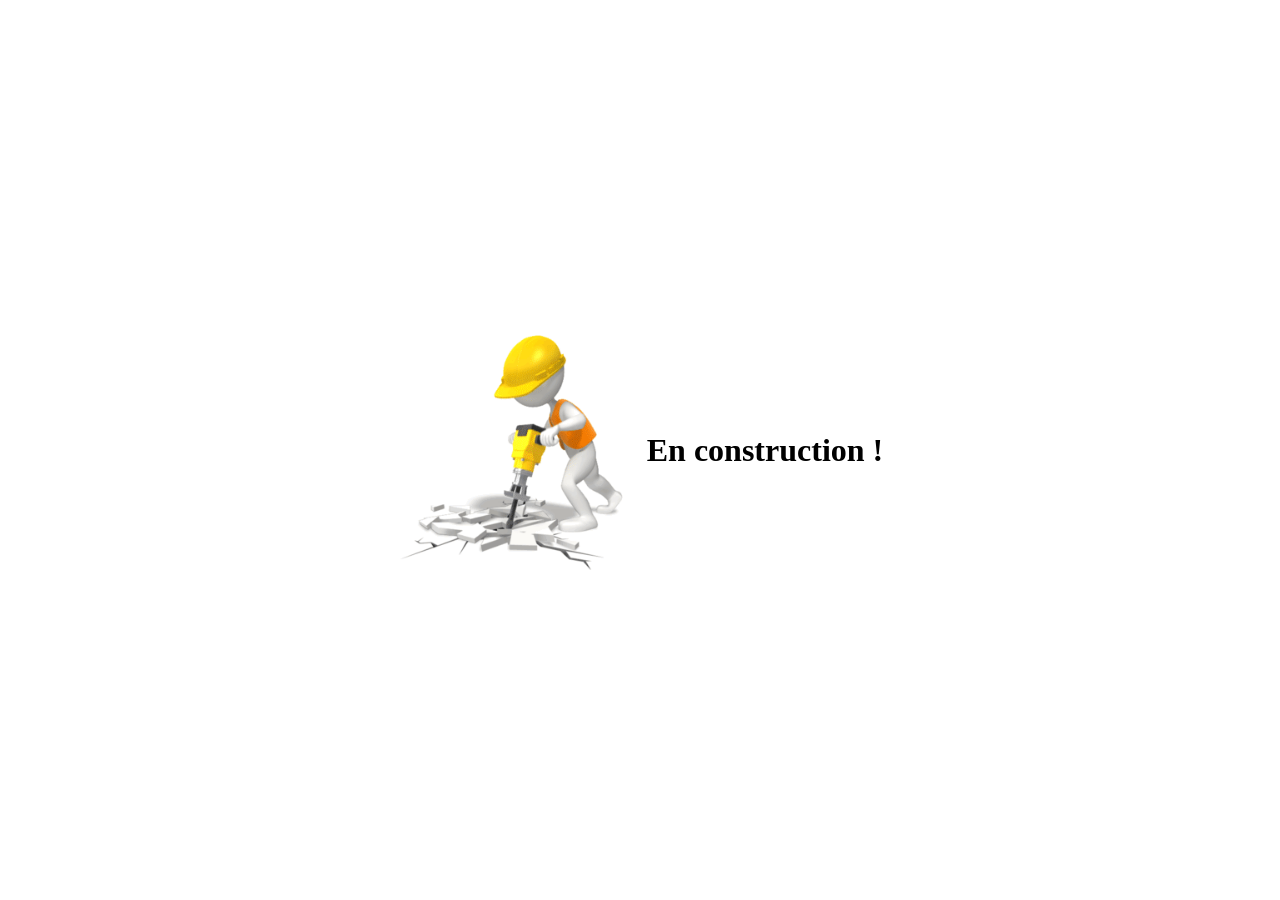
==== portfolio/index.html @ b459135b "Add files via upload" ====
<!DOCTYPE html>
<html lang="fr">
<head>
    <meta charset="UTF-8">
    <meta name="viewport" content="width=device-width, initial-scale=1.0">
    <link rel="stylesheet" href="style.css">
    <title>Portfolio</title>
</head>
<body>
    <div>
        <img src="images/gif-en-construction.gif" alt="">
        <h1>En construction !</h1>
    </div>
</body>
</html>
---- portfolio/style.css ----
body{
    margin: 0;
    height: 100vh;
    display: flex;
    justify-content: center;
    align-items: center;
}

body div{
    display: flex;
    justify-content: center;
    align-items: center;
}

body div img{
    width: 250px;
}
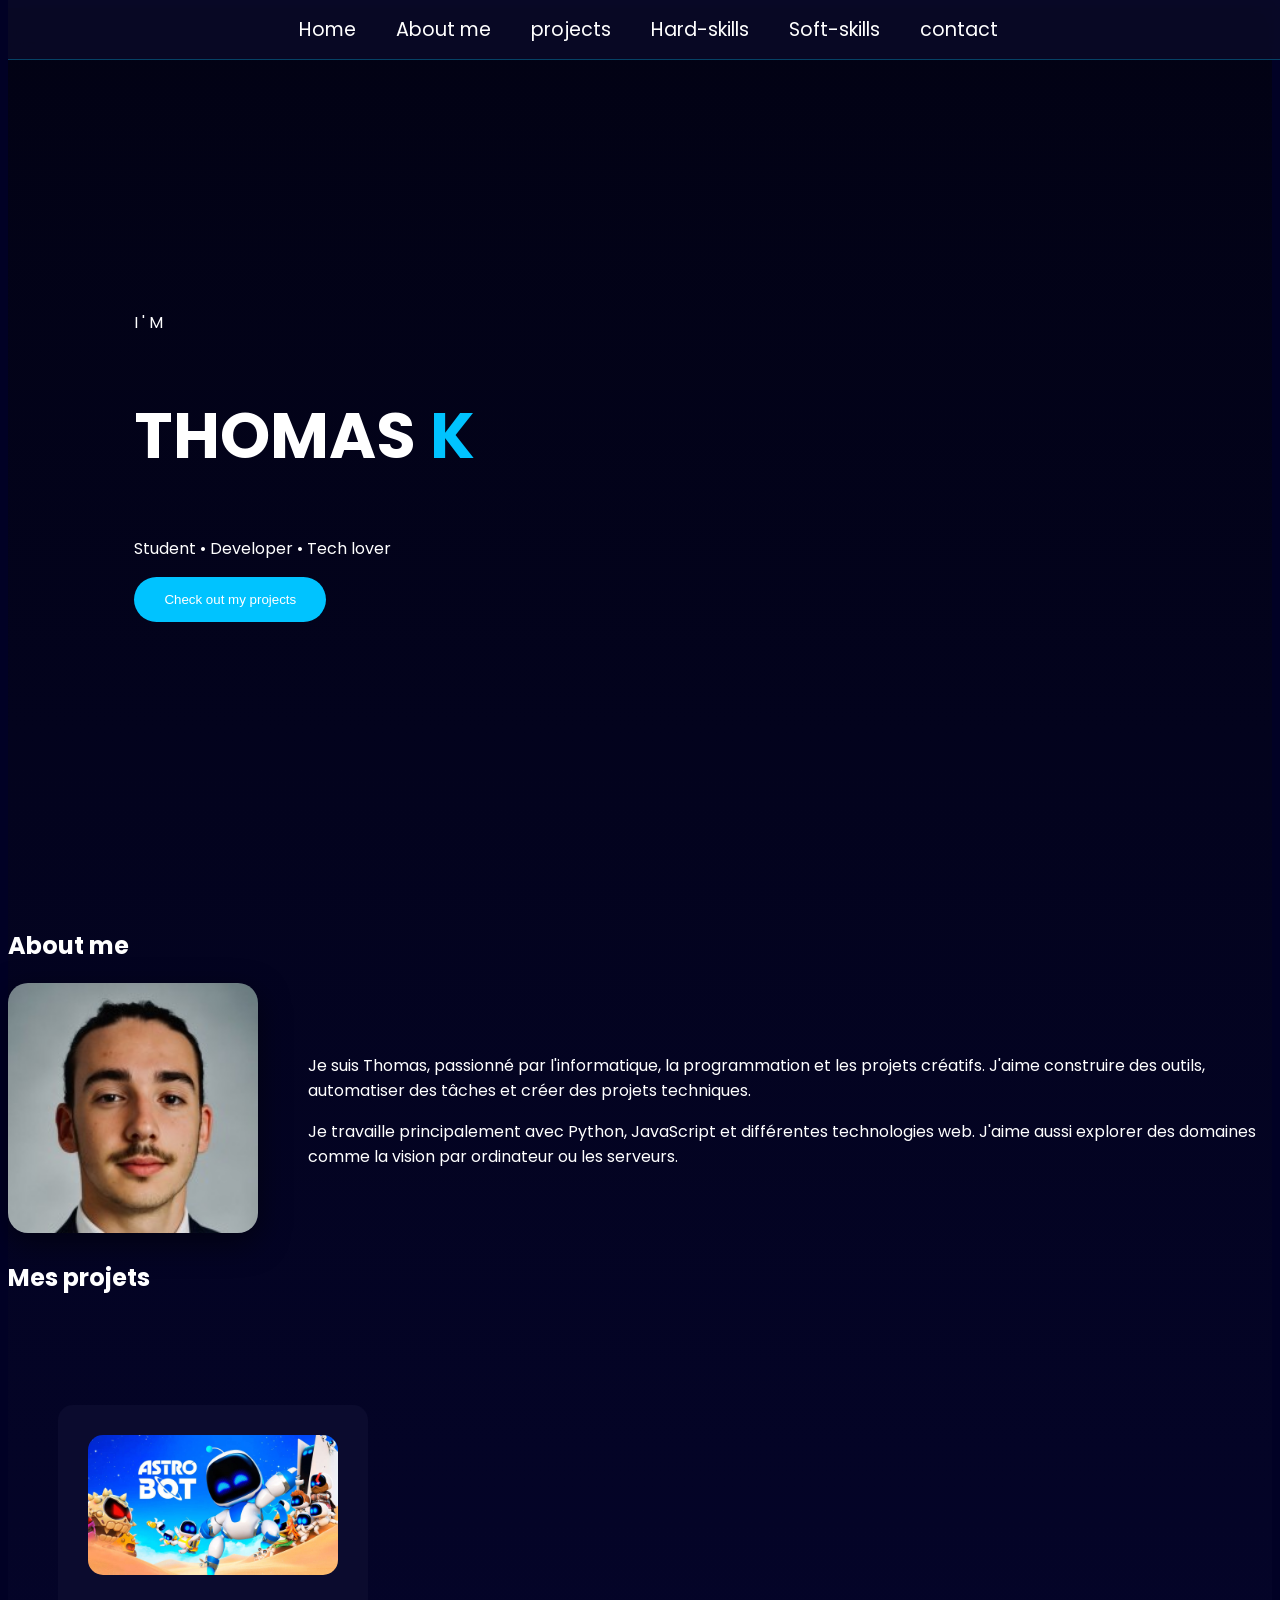
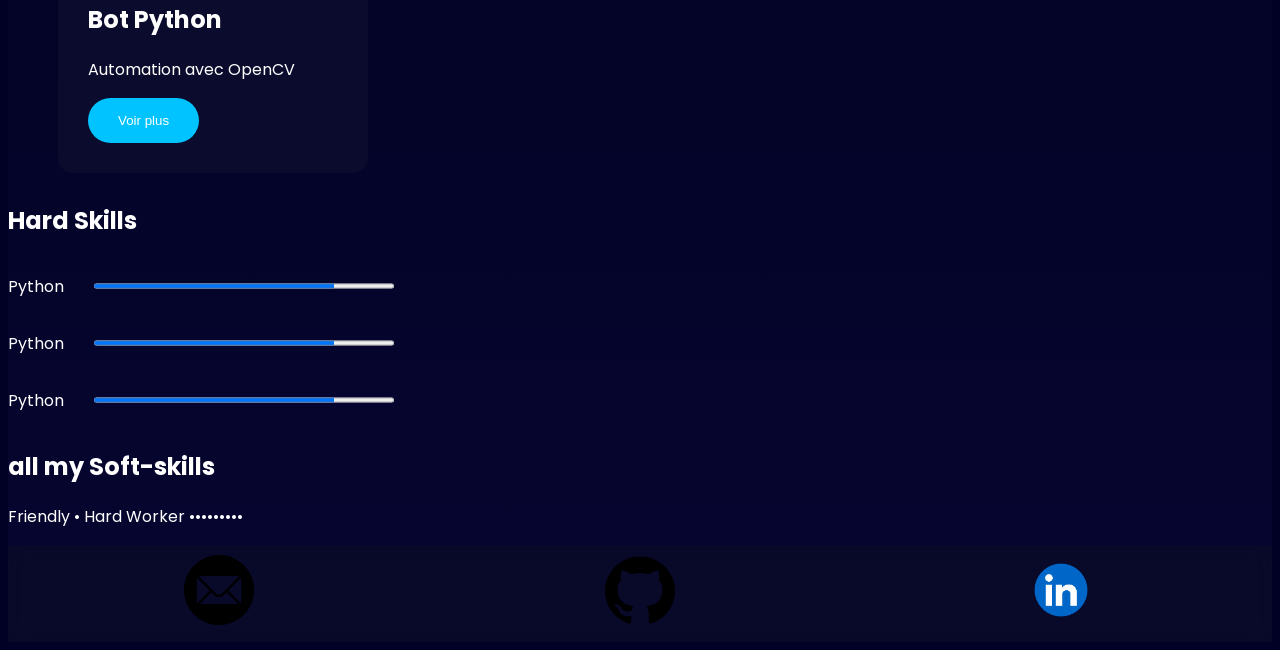
==== commit 7c1b8f7a: "Add files via upload" ====
--- a/portfolio/index.html
+++ b/portfolio/index.html
@@ -4,12 +4,120 @@
     <meta charset="UTF-8">
     <meta name="viewport" content="width=device-width, initial-scale=1.0">
     <link rel="stylesheet" href="style.css">
+    <script src="script.js"></script>
+    <link href="https://fonts.googleapis.com/css2?family=Poppins:wght@400;600&display=swap" rel="stylesheet">
     <title>Portfolio</title>
 </head>
 <body>
-    <div>
-        <img src="images/gif-en-construction.gif" alt="">
-        <h1>En construction !</h1>
+    <header>
+    <section>
+        <nav>
+            <a href="#home">Home</a>
+            <a href="#About">About me</a>
+            <a href="#projects">projects</a>
+            <a href="#hard-skills">Hard-skills</a>
+            <a href="#soft-skills">Soft-skills</a>
+            <a href="#contact">contact</a>
+        </nav>
+    </section> 
+    </header>
+    <section id="home">
+        <div class="hero-text">
+            <p>I ' M</p>
+            <h1>THOMAS <span>K</span></h1>
+            <p>Student • Developer • Tech lover</p>
+            <button><a href="#projects">Check out my projects</a></button>
+        </div>
+    </section>
+    <section id="About">
+        <h1>About me</h1>
+
+        <div class="about-container">
+
+            <div class="about-photo">
+                <img src="assets/img/thomas.jfif" alt="photo de moi">
+            </div>
+
+            <div class="about-text">
+                <p>
+                Je suis Thomas, passionné par l'informatique, la programmation et les projets créatifs.
+                J'aime construire des outils, automatiser des tâches et créer des projets techniques.
+                </p>
+
+                <p>
+                Je travaille principalement avec Python, JavaScript et différentes technologies web.
+                J'aime aussi explorer des domaines comme la vision par ordinateur ou les serveurs.
+                </p>
+
+            </div>
+        </div>
+    </section>
+
+    <section id="projects">
+
+        <h1>Mes projets</h1>
+
+            <div class="projects-grid">
+
+                <div class="card">
+                    <img src="assets/img/bot-python.jpg">
+                    <h2>Bot Python</h2>
+                    <p>Automation avec OpenCV</p>
+                    <button onclick="openModal('Bot Python','assets/img/bot-python.jpg','Description etc...')">
+                        Voir plus
+                    </button>
+                </div>
+
+            </div>
+    </section>
+
+<section id="hard-skills">
+
+<h1>Hard Skills</h1>
+
+<div>
+    <p>Python</p>
+    <progress value="80" max="100"></progress>
+</div>
+
+<div>
+    <p>Python</p>
+    <progress value="80" max="100"></progress>
+</div>
+
+<div>
+    <p>Python</p>
+    <progress value="80" max="100"></progress>
+</div>
+
+</section>
+
+    <section id="soft-skills">
+
+        <h1>all my Soft-skills</h1>
+
+            <p>Friendly • Hard Worker •••••••••</p>
+            <p></p>
+            <p></p>
+            <p></p>
+       
+    </section>
+
+    <div id="modal" class="modal">
+        <div class="modal-content">
+            <span class="close" onclick="closeModal()">&times;</span>
+            <h2 id="modalTitle"></h2>
+            <img id="modalImg" style="width:100%">
+            <p id="modalText"></p>
+        </div>
     </div>
+
+    <footer>
+        <a href="mailto:thomas@kiecken.com?subject=Apprentissage%20%3CNom%20de%20votre%20société%3E&body=Bonjour,">
+            <img src="assets/logo/mail.png" alt="">
+        </a>
+        <a href=""><img src="assets/logo/github.png" alt=""></a>
+        <a href=""><img src="assets/logo/linkedin.webp"></a>
+    </footer>
 </body>
 </html>
--- a/portfolio/style.css
+++ b/portfolio/style.css
@@ -1,17 +1,199 @@
-body{
-    margin: 0;
-    height: 100vh;
-    display: flex;
-    justify-content: center;
-    align-items: center;
+html{
+    scroll-behavior: smooth;
+    margin:0px;
+    padding:0px;
+    box-sizing:border-box;
+    font-family: 'Times New Roman', Times, serif;
+    background-color: rgb(1, 1, 37);
+    color: white;
 }
 
-body div{
-    display: flex;
-    justify-content: center;
-    align-items: center;
+body{
+background:linear-gradient(180deg,#020214,#050530);
+font-family: Poppins;
+overflow-x: hidden;
+scrollbar-width: none;
 }
 
-body div img{
+::-webkit-scrollbar {
+    display: none;
+}
+
+/* nav bar */
+
+header{
+position:fixed;
+width:100%;
+top:0;
+z-index: 1000;
+border-bottom:1px solid rgba(0,200,255,0.3);
+background: rgba(10, 10, 40, 0.8);
+backdrop-filter: blur(10px);
+padding:15px 0;
+}
+
+nav{
+display:flex;
+justify-content:center;
+gap:40px;
+flex-wrap:wrap;
+}
+
+nav a{
+color:white;
+text-decoration:none;
+font-size:1.2rem;
+transition:0.3s;
+}
+
+nav a:hover{
+color:#00c3ff;
+}
+
+/* hero */
+
+#home{
+height:100vh;
+display:flex;
+align-items:center;
+padding-left:10%;
+}
+
+.hero-text h1{
+font-size:4rem;
+}
+
+.hero-text span{
+color:#00c3ff;
+}
+
+/* About */
+
+#about{
+padding:100px 10%;
+}
+
+.about-container{
+display:flex;
+align-items:center;
+gap:50px;
+}
+
+.about-photo img{
+width:250px;
+border-radius:20px;
+box-shadow:0 10px 30px rgba(0,0,0,0.5);
+}
+
+/* card projects */
+
+.projects-grid{
+display:grid;
+grid-template-columns:repeat(auto-fit,minmax(250px,1fr));
+gap:30px;
+padding:50px;
+}
+
+.card{
+background:#0b0b2e;
+padding:30px;
+border-radius:15px;
+transition:0.3s;
+width: 250px;
+}
+
+.card img{
     width: 250px;
+    border-radius: 15px;
+}
+
+.card:hover{
+transform:translateY(-10px);
+box-shadow:0 10px 30px rgba(0,200,255,0.3);
+}
+
+.card{
+transform:translateY(40px);
+transition:0.6s;
+}
+
+/* Hard skills */
+
+#hard-skills div{
+    display: flex;
+    align-items: center;
+    justify-content: start;
+}
+#hard-skills div progress{
+    margin-left: 30px;
+}
+
+progress{
+width:300px;
+height:10px;
+}
+
+/* button */
+
+button{
+padding:15px 30px;
+border:none;
+border-radius:30px;
+background:#00c3ff;
+color:white;
+cursor:pointer;
+transition:0.3s;
+}
+
+button a{
+    text-decoration: none;
+    color: white;
+}
+
+button:hover{
+transform:scale(1.05);
+box-shadow:0 0 15px #00c3ff;
+}
+
+/* Modal */
+
+.modal{
+  display:none;
+  position:fixed;
+  left:0;
+  top:0;
+  width:100%;
+  height:100%;
+  background:rgba(0,0,0,0.7);
+  z-index: 9999;
+  overflow-y:auto;
+}
+
+.modal-content{
+  background:#0b0b2e;
+  width:60%;
+  margin:10% auto;
+  padding:20px;
+  border-radius:10px;
+  
+}
+
+.close{
+  float:right;
+  font-size:30px;
+  cursor:pointer;
+}
+
+/* footer */
+
+footer{
+    display: flex;
+    text-align: end;
+    background: rgba(10, 10, 40, 0.8);
+    backdrop-filter: blur(10px);
+    justify-content: space-around;
+}
+footer img{
+    width: 70px;
+    padding: 10px;
 }
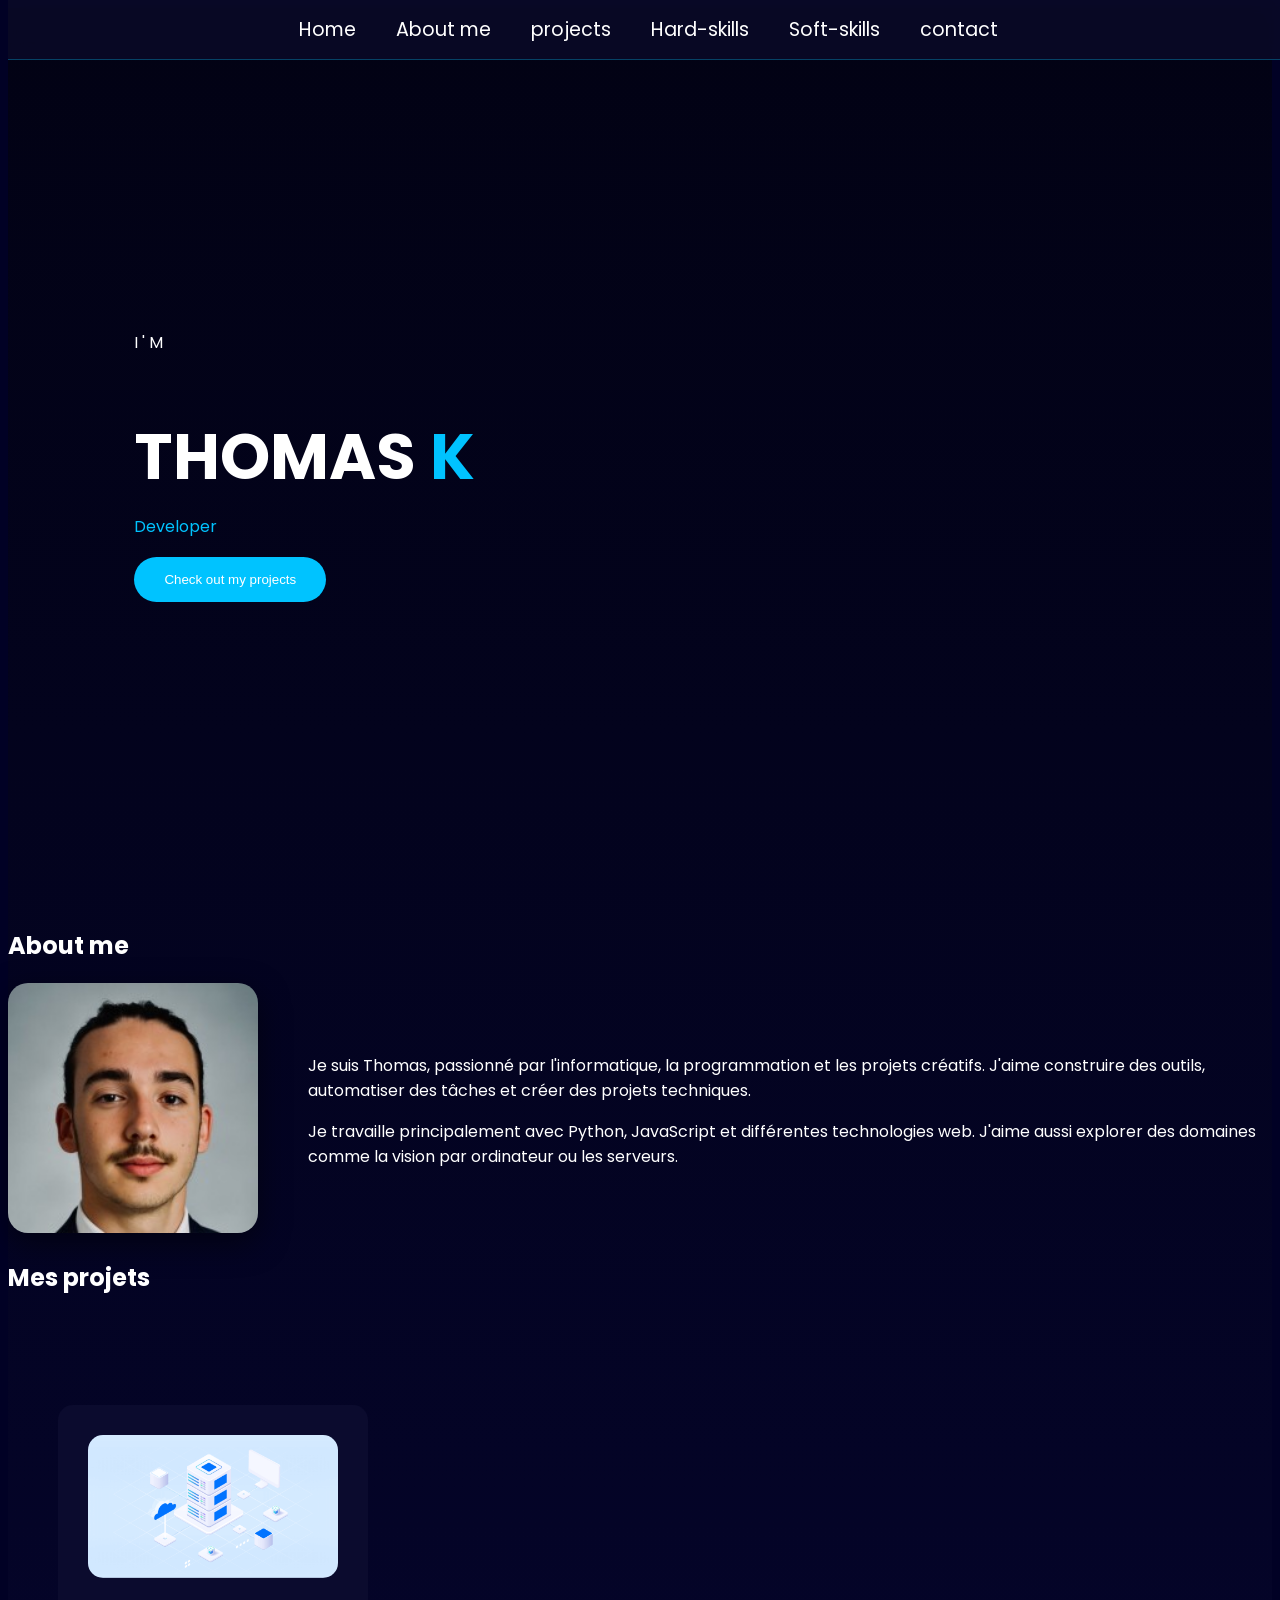
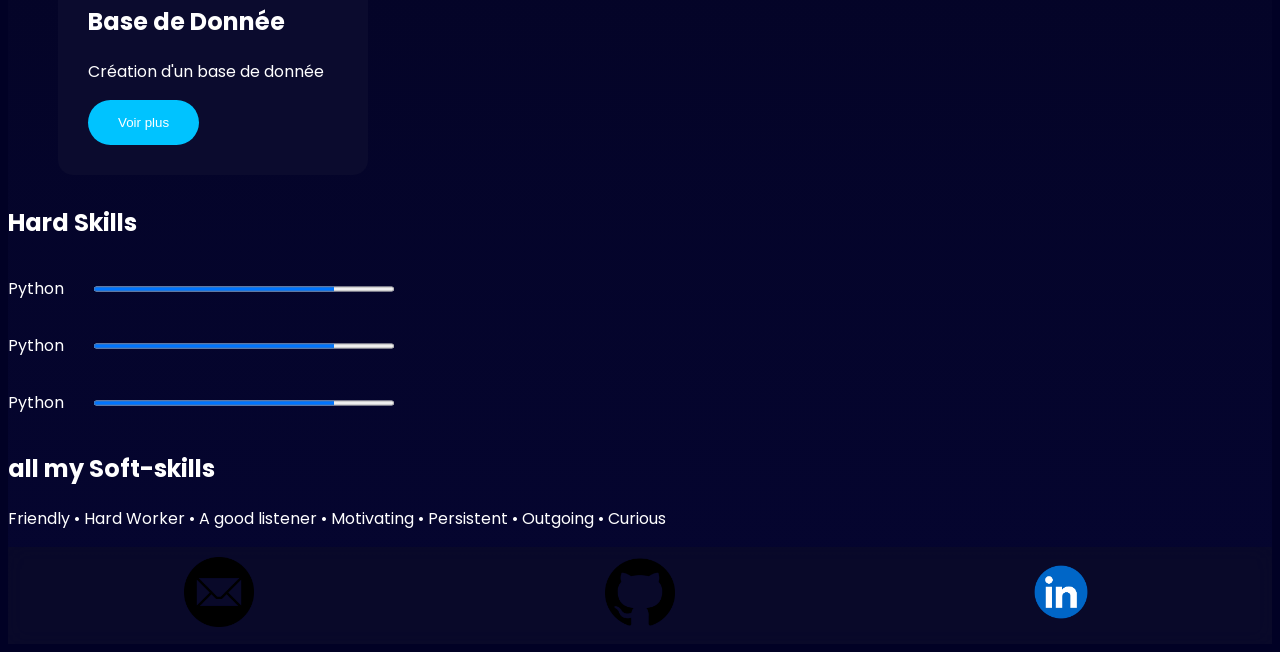
==== commit fbfafaaf: "Add files via upload" ====
--- a/portfolio/index.html
+++ b/portfolio/index.html
@@ -25,7 +25,13 @@
         <div class="hero-text">
             <p>I ' M</p>
             <h1>THOMAS <span>K</span></h1>
-            <p>Student • Developer • Tech lover</p>
+            <div class="carousel">
+                <div class="track">
+                    <p>Developer</p>
+                    <p>Student</p>
+                    <p>IT Lover</p>
+                </div>
+            </div>
             <button><a href="#projects">Check out my projects</a></button>
         </div>
     </section>
@@ -60,14 +66,13 @@
             <div class="projects-grid">
 
                 <div class="card">
-                    <img src="assets/img/bot-python.jpg">
-                    <h2>Bot Python</h2>
-                    <p>Automation avec OpenCV</p>
-                    <button onclick="openModal('Bot Python','assets/img/bot-python.jpg','Description etc...')">
+                    <img src="assets/img/BD.png">
+                    <h2>Base de Donnée</h2>
+                    <p>Création d'un base de donnée</p>
+                    <button onclick="openModal('Base de Donnée','assets/img/BD.png','Ce projet a été réalisé en groupe de deux à l IUT. Il consistait en la création et l installation d une base de données via le langage SQL et en l utilisation de celle-ci via des requêtes')">
                         Voir plus
                     </button>
                 </div>
-
             </div>
     </section>
 
@@ -96,10 +101,7 @@
 
         <h1>all my Soft-skills</h1>
 
-            <p>Friendly • Hard Worker •••••••••</p>
-            <p></p>
-            <p></p>
-            <p></p>
+            <p>Friendly • Hard Worker • A good listener • Motivating • Persistent • Outgoing • Curious</p>
        
     </section>
 
--- a/portfolio/style.css
+++ b/portfolio/style.css
@@ -196,4 +196,35 @@
 footer img{
     width: 70px;
     padding: 10px;
+}
+
+/* Carousselle */
+
+.carousel {
+  height: 30px;
+  overflow: hidden;
+  margin-top: -50px;
+  margin-bottom: 20px;
+}
+
+.track {
+  display: flex;
+  flex-direction: column;
+  animation: slide 8s infinite;
+}
+
+.track p {
+  height: 40px;
+  margin: 0;
+  display: flex;
+  align-items: center;
+  color: #00c3ff;
+}
+
+/* 3 étapes */
+@keyframes slide {
+  0%   { transform: translateY(0); }
+  33%  { transform: translateY(-40px); }
+  66%  { transform: translateY(-80px); }
+  100% { transform: translateY(0); }
 }
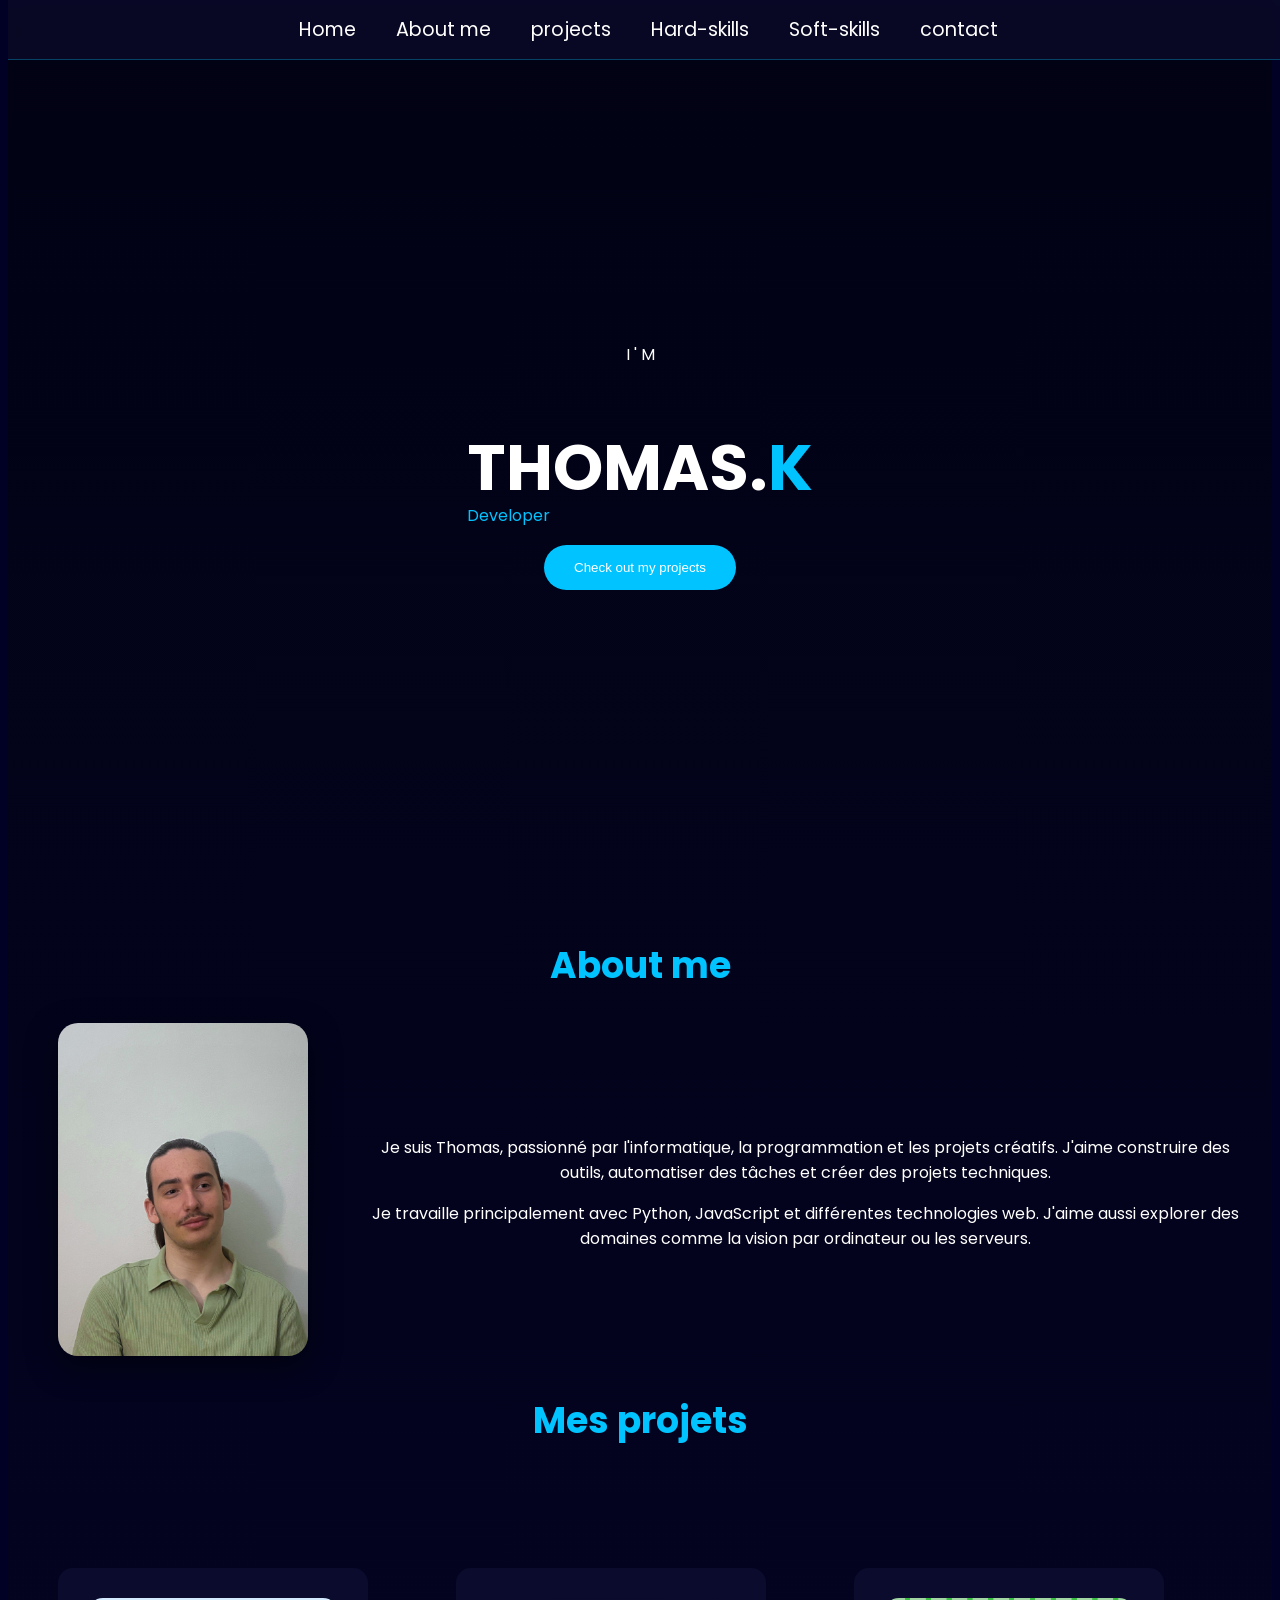
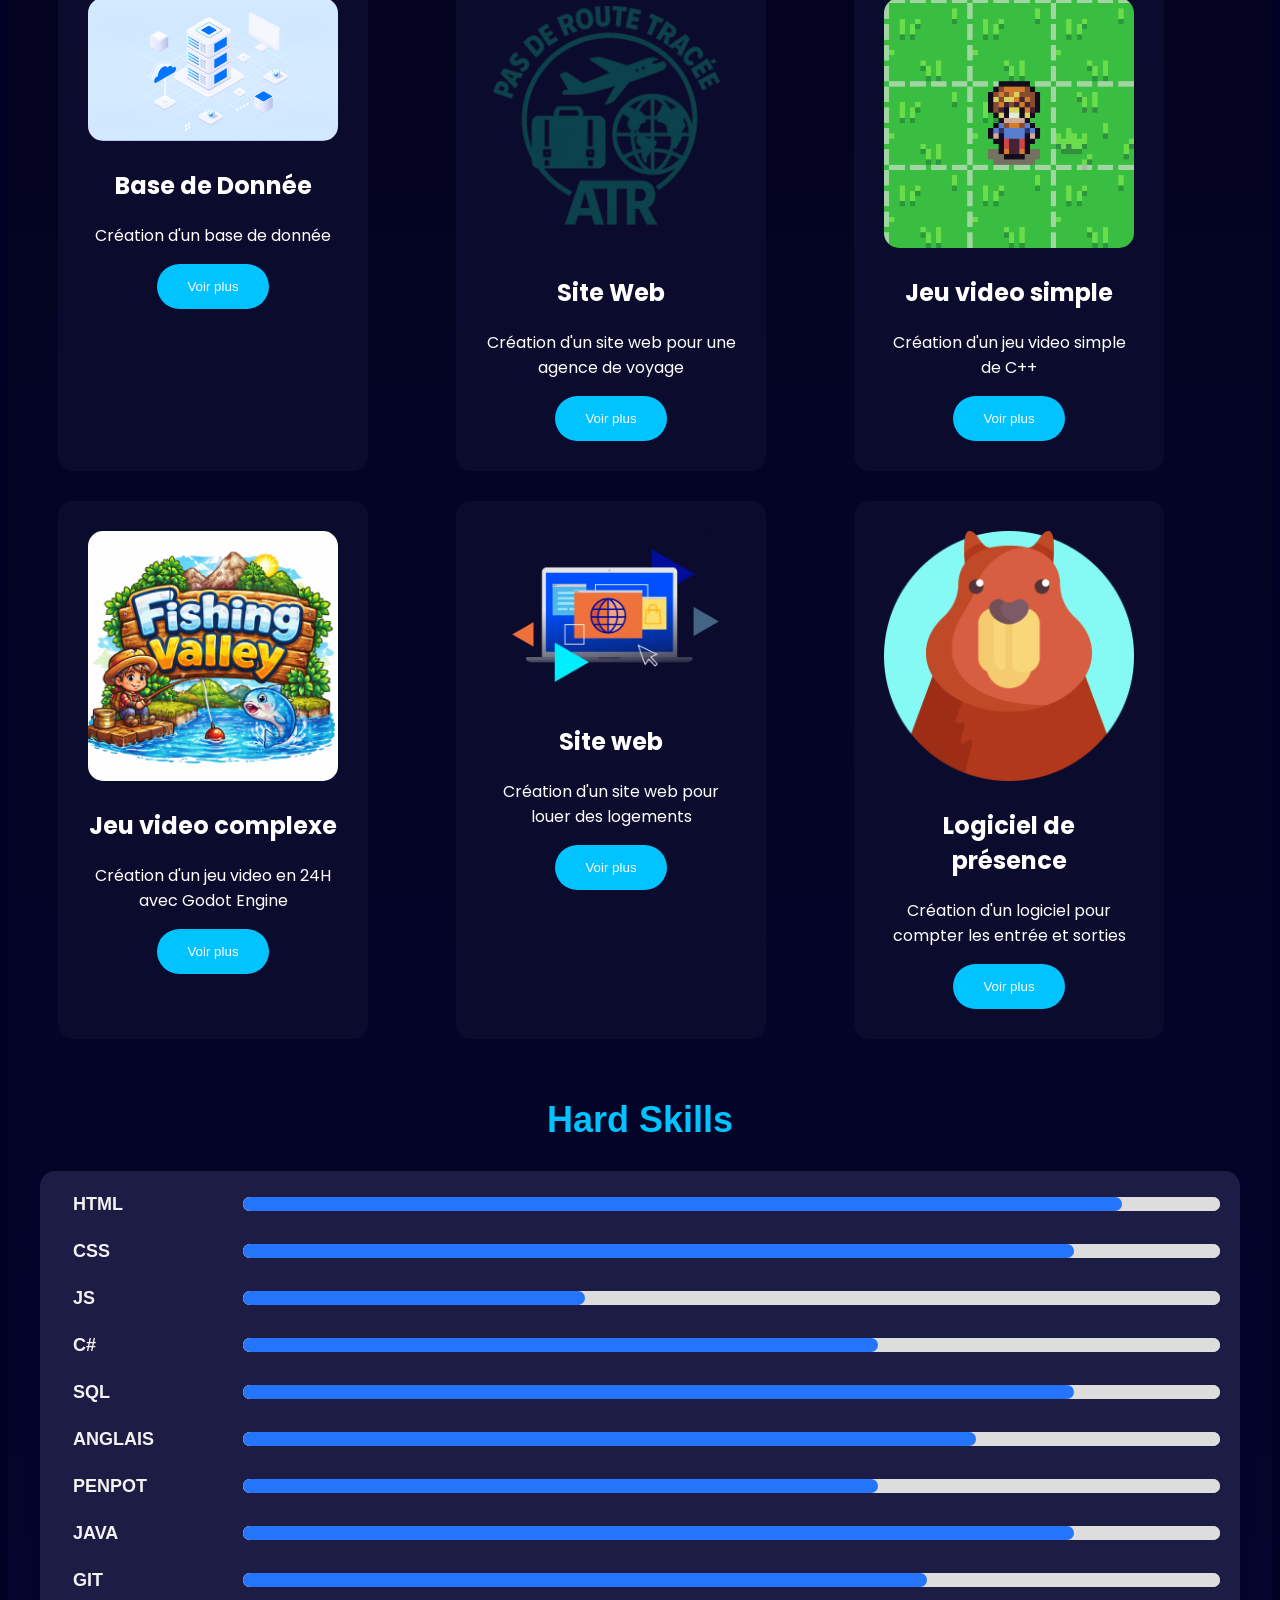
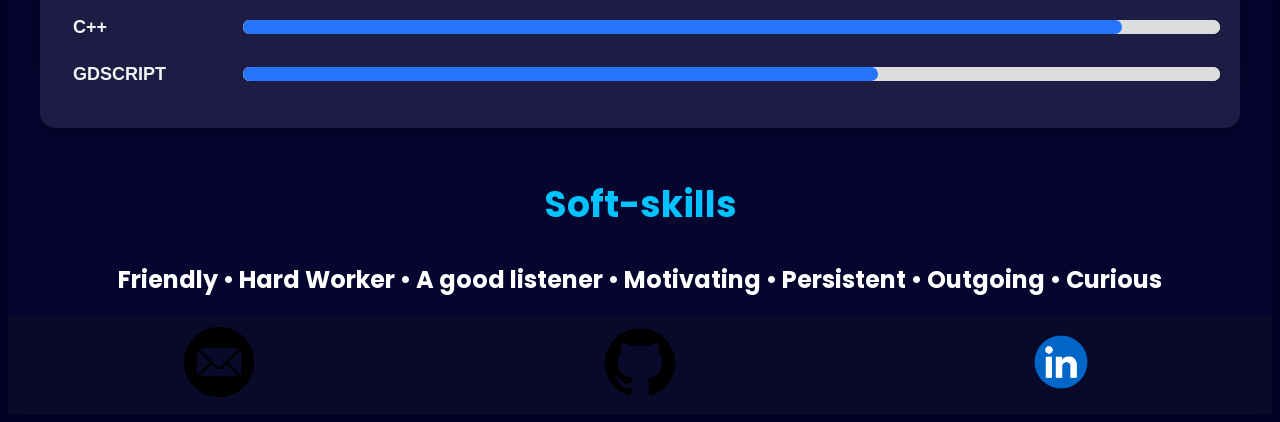
==== commit 30999b39: "Add files via upload" ====
--- a/portfolio/index.html
+++ b/portfolio/index.html
@@ -24,7 +24,7 @@
     <section id="home">
         <div class="hero-text">
             <p>I ' M</p>
-            <h1>THOMAS <span>K</span></h1>
+            <h1>THOMAS.<span>K</span></h1>
             <div class="carousel">
                 <div class="track">
                     <p>Developer</p>
@@ -41,7 +41,7 @@
         <div class="about-container">
 
             <div class="about-photo">
-                <img src="assets/img/thomas.jfif" alt="photo de moi">
+                <img src="assets/img/thomas.png" alt="about me">
             </div>
 
             <div class="about-text">
@@ -73,35 +73,120 @@
                         Voir plus
                     </button>
                 </div>
+
+                <div class="card">
+                    <img src="assets/img/logo-ATR.png">
+                    <h2>Site Web</h2>
+                    <p>Création d'un site web pour une agence de voyage</p>
+                    <button onclick="openModal('Base de Donnée','assets/img/BD.png','Ce projet a été réalisé en groupe de deux à l IUT. Il consistait en la création et l installation d une base de données via le langage SQL et en l utilisation de celle-ci via des requêtes')">
+                        Voir plus
+                    </button>
+                </div>
+
+                <div class="card">
+                    <img src="assets/img/JV.gif">
+                    <h2>Jeu video simple</h2>
+                    <p>Création d'un jeu video simple de C++</p>
+                    <button onclick="openModal('Base de Donnée','assets/img/BD.png','Ce projet a été réalisé en groupe de deux à l IUT. Il consistait en la création et l installation d une base de données via le langage SQL et en l utilisation de celle-ci via des requêtes')">
+                        Voir plus
+                    </button>
+                </div>
+
+                <div class="card">
+                    <img src="assets/img/FV.png">
+                    <h2>Jeu video complexe</h2>
+                    <p>Création d'un jeu video en 24H avec Godot Engine</p>
+                    <button onclick="openModal('Base de Donnée','assets/img/BD.png','Ce projet a été réalisé en groupe de deux à l IUT. Il consistait en la création et l installation d une base de données via le langage SQL et en l utilisation de celle-ci via des requêtes')">
+                        Voir plus
+                    </button>
+                </div>
+
+                <div class="card">
+                    <img src="assets/img/website.png">
+                    <h2>Site web</h2>
+                    <p>Création d'un site web pour louer des logements</p>
+                    <button onclick="openModal('Base de Donnée','assets/img/BD.png','Ce projet a été réalisé en groupe de deux à l IUT. Il consistait en la création et l installation d une base de données via le langage SQL et en l utilisation de celle-ci via des requêtes')">
+                        Voir plus
+                    </button>
+                </div>
+
+                <div class="card">
+                    <img src="assets/img/CAP.png">
+                    <h2>Logiciel de présence</h2>
+                    <p>Création d'un logiciel pour compter les entrée et sorties</p>
+                    <button onclick="openModal('Base de Donnée','assets/img/BD.png','Ce projet a été réalisé en groupe de deux à l IUT. Il consistait en la création et l installation d une base de données via le langage SQL et en l utilisation de celle-ci via des requêtes')">
+                        Voir plus
+                    </button>
+                </div>
             </div>
     </section>
 
 <section id="hard-skills">
 
-<h1>Hard Skills</h1>
-
-<div>
-    <p>Python</p>
-    <progress value="80" max="100"></progress>
-</div>
-
-<div>
-    <p>Python</p>
-    <progress value="80" max="100"></progress>
-</div>
-
-<div>
-    <p>Python</p>
-    <progress value="80" max="100"></progress>
-</div>
-
+    <h1>Hard Skills</h1>
+    <div class="HS">
+        <div>
+            <p>HTML</p>
+            <progress value="90" max="100"></progress>
+        </div>
+
+        <div>
+            <p>CSS</p>
+            <progress value="85" max="100"></progress>
+        </div>
+
+        <div>
+            <p>JS</p>
+            <progress value="35" max="100"></progress>
+        </div>
+
+        <div>
+            <p>C#</p>
+            <progress value="65" max="100"></progress>
+        </div>
+
+        <div>
+            <p>SQL</p>
+            <progress value="85" max="100"></progress>
+        </div>
+
+        <div>
+            <p>ANGLAIS</p>
+            <progress value="75" max="100"></progress>
+        </div>
+
+        <div>
+            <p>PENPOT</p>
+            <progress value="65" max="100"></progress>
+        </div>
+
+        <div>
+            <p>JAVA</p>
+            <progress value="85" max="100"></progress>
+        </div>
+
+        <div>
+            <p>GIT</p>
+            <progress value="70" max="100"></progress>
+        </div>
+
+        <div>
+            <p>C++</p>
+            <progress value="90" max="100"></progress>
+        </div>
+
+        <div>
+            <p>GDSCRIPT</p>
+            <progress value="65" max="100"></progress>
+        </div>
+    </div>
 </section>
 
     <section id="soft-skills">
 
-        <h1>all my Soft-skills</h1>
-
-            <p>Friendly • Hard Worker • A good listener • Motivating • Persistent • Outgoing • Curious</p>
+        <h1>Soft-skills</h1>
+
+            <h2>Friendly • Hard Worker • A good listener • Motivating • Persistent • Outgoing • Curious</h2>
        
     </section>
 
--- a/portfolio/style.css
+++ b/portfolio/style.css
@@ -17,6 +17,16 @@
 
 ::-webkit-scrollbar {
     display: none;
+}
+
+section{
+  text-align: center;
+}
+
+section h1 {
+  font-size: 36px;
+  color: #00c3ff;
+  margin-bottom: 30px;
 }
 
 /* nav bar */
@@ -56,11 +66,12 @@
 height:100vh;
 display:flex;
 align-items:center;
-padding-left:10%;
+justify-content: center;
 }
 
 .hero-text h1{
 font-size:4rem;
+color: white;
 }
 
 .hero-text span{
@@ -77,6 +88,8 @@
 display:flex;
 align-items:center;
 gap:50px;
+margin-left: 50px;
+margin-right: 20px;
 }
 
 .about-photo img{
@@ -85,11 +98,24 @@
 box-shadow:0 10px 30px rgba(0,0,0,0.5);
 }
 
+@media (max-width: 1000px) {
+.about-container{
+  flex-wrap: wrap;
+}
+.about-container {
+  justify-content: center;
+  gap: 0px;
+  margin: 0px;
+}
+
+
+}
+
 /* card projects */
 
 .projects-grid{
 display:grid;
-grid-template-columns:repeat(auto-fit,minmax(250px,1fr));
+grid-template-columns:repeat(auto-fit,minmax(300px,1fr));
 gap:30px;
 padding:50px;
 }
@@ -117,20 +143,67 @@
 transition:0.6s;
 }
 
-/* Hard skills */
-
-#hard-skills div{
-    display: flex;
-    align-items: center;
-    justify-content: start;
-}
-#hard-skills div progress{
-    margin-left: 30px;
-}
-
-progress{
-width:300px;
-height:10px;
+/* Hard Skills */
+
+#hard-skills {
+  font-family: 'Arial', sans-serif;
+  color: white;
+  margin: 0 auto;
+  max-width: 1200px;
+  padding: 20px;
+  text-align: center;
+}
+
+#hard-skills .HS {
+  background-color: #1c1c44;  
+  padding: 20px;
+  border-radius: 15px;
+  box-shadow: 0px 8px 15px rgba(0, 0, 0, 0.1);
+}
+
+#hard-skills .HS div {
+  display: flex;
+  align-items: center;
+  justify-content: space-between;
+  margin-bottom: 20px;
+  padding-left: 10px;
+}
+
+#hard-skills .HS div p {
+  margin: 3px;
+  padding-right: 20px;
+  font-size: 18px;
+  font-weight: 600;
+  width: 150px;
+  text-align: left;
+  color: #f3f3f3;
+}
+
+progress {
+  width: 100%;
+  height: 14px;
+  border-radius: 7px;
+  background: #ddd;
+  border: none;
+  appearance: none;
+  margin-left: 20px;
+  box-shadow: inset 0 1px 3px rgba(0, 0, 0, 0.1);
+}
+
+progress::-webkit-progress-bar {
+  background-color: #ddd;
+  border-radius: 7px;
+}
+
+progress::-webkit-progress-value {
+  background: #2575fc;
+  border-radius: 7px;
+  transition: width 0.8s ease-in-out;
+}
+
+progress::-moz-progress-bar {
+  background: #2575fc;
+  border-radius: 7px;
 }
 
 /* button */
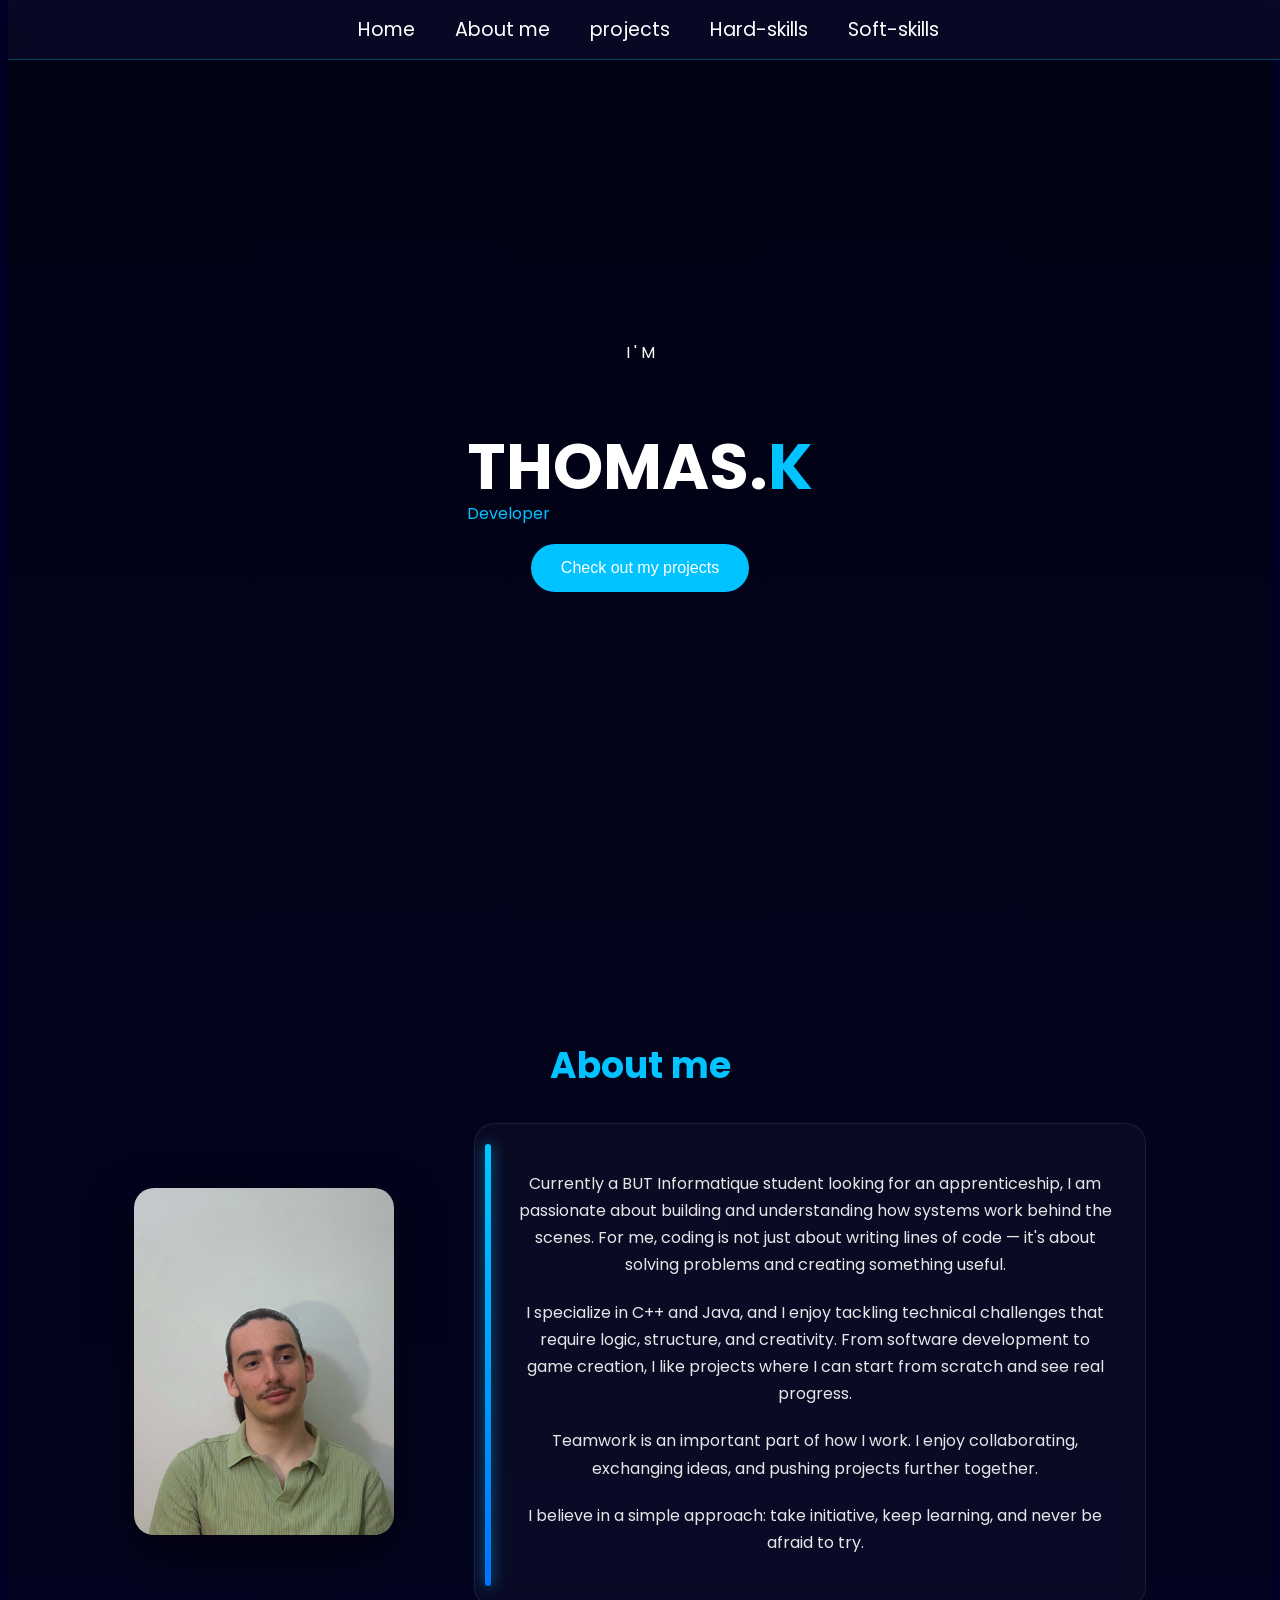
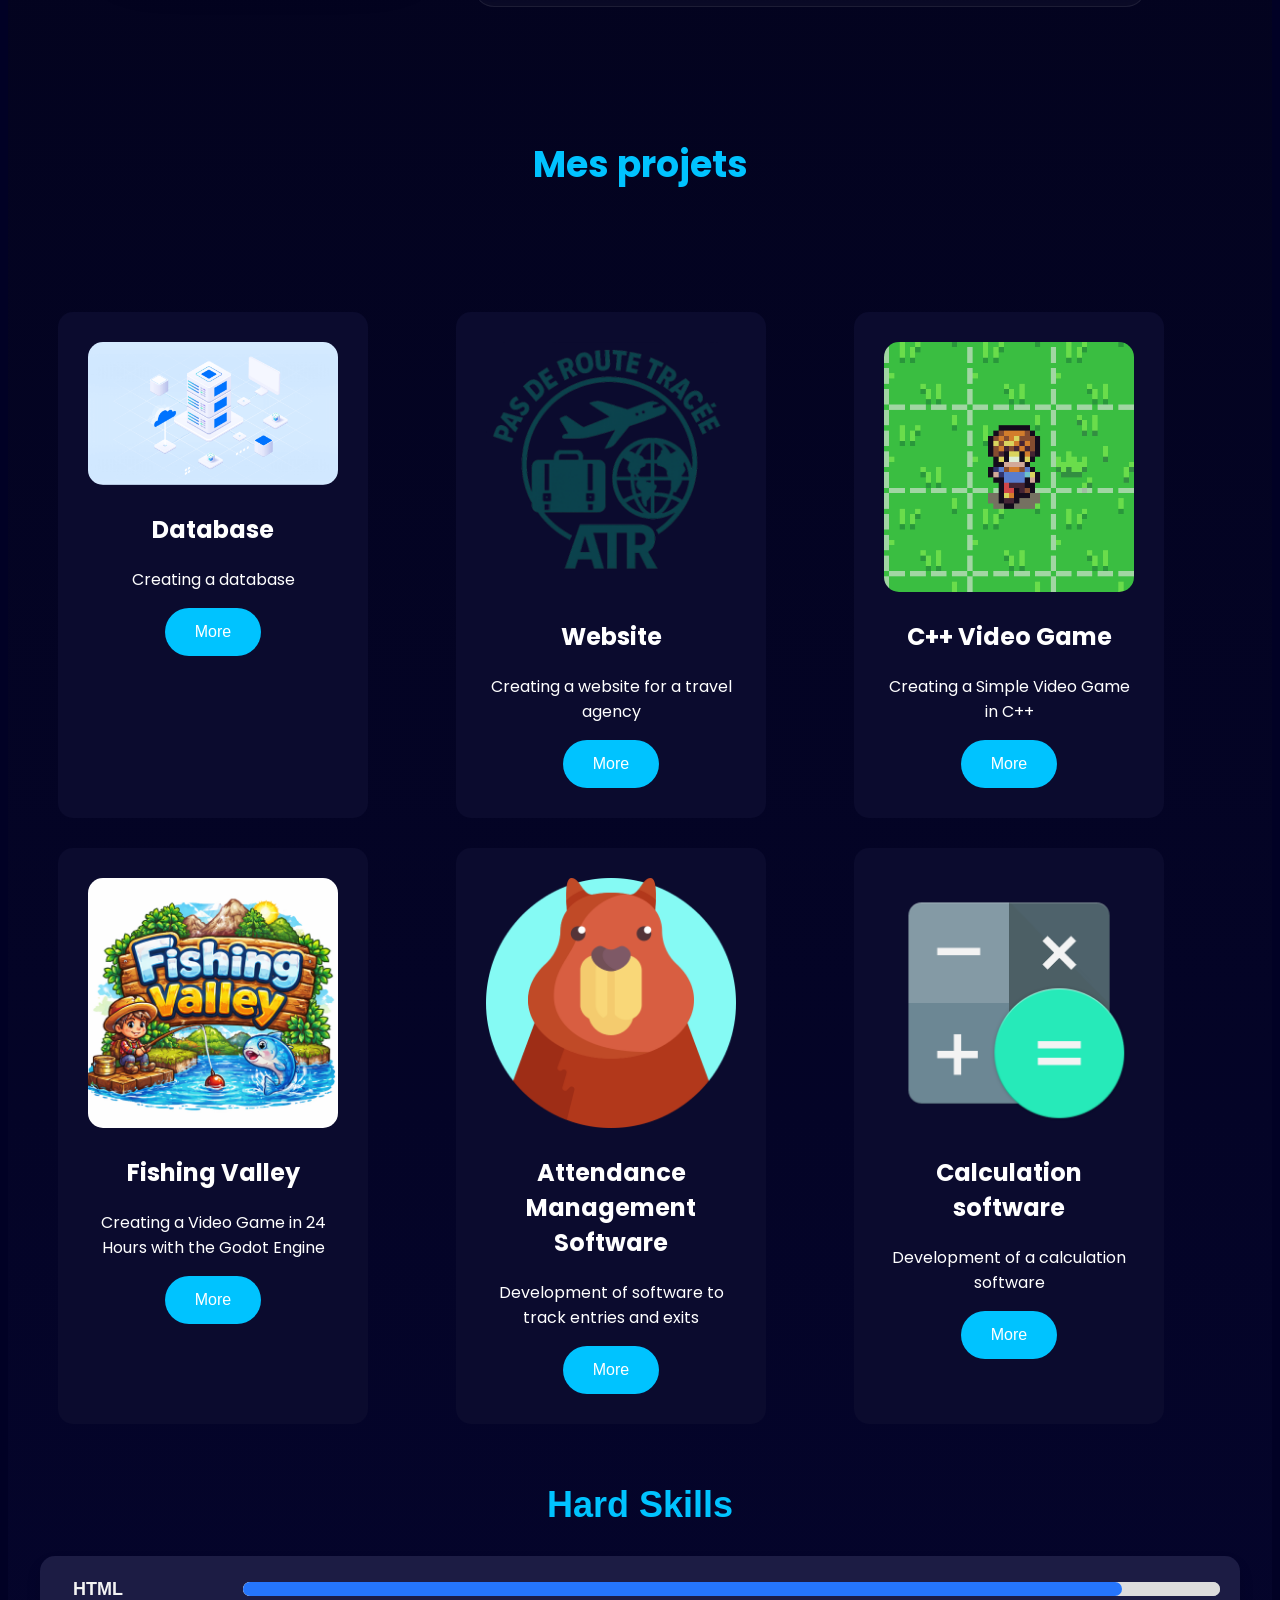
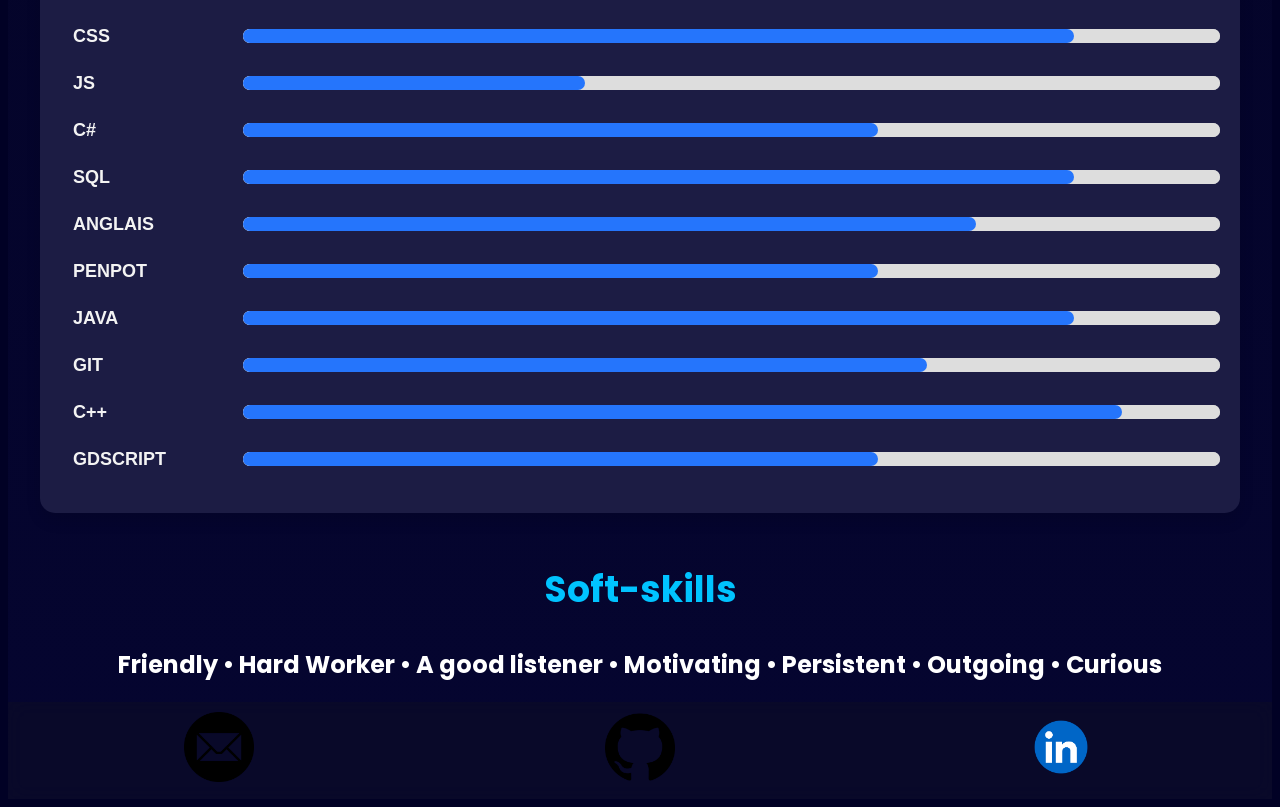
==== commit 85baad5e: "Add files via upload" ====
--- a/portfolio/index.html
+++ b/portfolio/index.html
@@ -17,7 +17,6 @@
             <a href="#projects">projects</a>
             <a href="#hard-skills">Hard-skills</a>
             <a href="#soft-skills">Soft-skills</a>
-            <a href="#contact">contact</a>
         </nav>
     </section> 
     </header>
@@ -45,14 +44,23 @@
             </div>
 
             <div class="about-text">
-                <p>
-                Je suis Thomas, passionné par l'informatique, la programmation et les projets créatifs.
-                J'aime construire des outils, automatiser des tâches et créer des projets techniques.
-                </p>
-
-                <p>
-                Je travaille principalement avec Python, JavaScript et différentes technologies web.
-                J'aime aussi explorer des domaines comme la vision par ordinateur ou les serveurs.
+
+                <p>
+                Currently a BUT Informatique student looking for an apprenticeship, I am passionate about building and understanding how systems work behind the scenes.
+                For me, coding is not just about writing lines of code — it's about solving problems and creating something useful.
+                </p>
+
+                <p>
+                I specialize in C++ and Java, and I enjoy tackling technical challenges that require logic, structure, and creativity.
+                From software development to game creation, I like projects where I can start from scratch and see real progress.
+                </p>
+
+                <p>
+                Teamwork is an important part of how I work. I enjoy collaborating, exchanging ideas, and pushing projects further together.
+                </p>
+
+                <p>
+                I believe in a simple approach: take initiative, keep learning, and never be afraid to try.
                 </p>
 
             </div>
@@ -67,57 +75,58 @@
 
                 <div class="card">
                     <img src="assets/img/BD.png">
-                    <h2>Base de Donnée</h2>
-                    <p>Création d'un base de donnée</p>
-                    <button onclick="openModal('Base de Donnée','assets/img/BD.png','Ce projet a été réalisé en groupe de deux à l IUT. Il consistait en la création et l installation d une base de données via le langage SQL et en l utilisation de celle-ci via des requêtes')">
-                        Voir plus
+                    <h2>Database</h2>
+                    <p>Creating a database</p>
+                    <button onclick="openModal('Database','assets/img/BD.png','In this project, I had the opportunity to experiment with database creation using software and websites such as: Mocodo for the relational schema, Looping for the conceptual data model, and SQLDeveloper to set up the database using SQL scripts. After creating our database, we were tasked with running queries to assess its robustness and usability. This project was a two-person team effort and lasted approximately two months.')">
+                        More
                     </button>
                 </div>
 
                 <div class="card">
                     <img src="assets/img/logo-ATR.png">
-                    <h2>Site Web</h2>
-                    <p>Création d'un site web pour une agence de voyage</p>
-                    <button onclick="openModal('Base de Donnée','assets/img/BD.png','Ce projet a été réalisé en groupe de deux à l IUT. Il consistait en la création et l installation d une base de données via le langage SQL et en l utilisation de celle-ci via des requêtes')">
-                        Voir plus
+                    <h2>Website</h2>
+                    <p>Creating a website for a travel agency</p>
+                    <button onclick="openModal('Website','assets/img/logo-ATR.png','For this project, we were tasked with building a website from scratch for a fictional travel agency. I think I can say it was one of the most interesting projects; we worked in pairs. We were graded on the relevance of the various descriptions for the trips, for example. We were also largely evaluated on the technical aspects, specifically the coding. This project was very interesting because it gave us a great deal of freedom at every level.')">
+                        More
                     </button>
                 </div>
 
                 <div class="card">
                     <img src="assets/img/JV.gif">
-                    <h2>Jeu video simple</h2>
-                    <p>Création d'un jeu video simple de C++</p>
-                    <button onclick="openModal('Base de Donnée','assets/img/BD.png','Ce projet a été réalisé en groupe de deux à l IUT. Il consistait en la création et l installation d une base de données via le langage SQL et en l utilisation de celle-ci via des requêtes')">
-                        Voir plus
+                    <h2>C++ Video Game</h2>
+                    <p>Creating a Simple Video Game in C++</p>
+                    <button onclick="openModal('C++ Video Game','assets/img/JV.gif','This project involved creating a 2D game set entirely within a single scene, but since we were using C++ exclusively, we had to build our own game loops and gameplay events from scratch, unlike a project using a game engine. This project took place at the end of the C++ course, so it allowed me to assess my proficiency in C++ and also enabled me to delve deeper into object-oriented development.')">
+                        More
                     </button>
                 </div>
 
                 <div class="card">
                     <img src="assets/img/FV.png">
-                    <h2>Jeu video complexe</h2>
-                    <p>Création d'un jeu video en 24H avec Godot Engine</p>
-                    <button onclick="openModal('Base de Donnée','assets/img/BD.png','Ce projet a été réalisé en groupe de deux à l IUT. Il consistait en la création et l installation d une base de données via le langage SQL et en l utilisation de celle-ci via des requêtes')">
-                        Voir plus
-                    </button>
-                </div>
-
-                <div class="card">
-                    <img src="assets/img/website.png">
-                    <h2>Site web</h2>
-                    <p>Création d'un site web pour louer des logements</p>
-                    <button onclick="openModal('Base de Donnée','assets/img/BD.png','Ce projet a été réalisé en groupe de deux à l IUT. Il consistait en la création et l installation d une base de données via le langage SQL et en l utilisation de celle-ci via des requêtes')">
-                        Voir plus
+                    <h2>Fishing Valley</h2>
+                    <p>Creating a Video Game in 24 Hours with the Godot Engine</p>
+                    <button onclick="openModal('Fishing Valley','assets/img/FV.png','While participating in a game jam, I had the chance to experiment with video game development using a game engine—in this case, the Godot engine. The theme was “Click Fest,” so we decided to create a sandbox-style game where the goal was to become the richest player by catching fish. The most interesting mechanic was that all movement and the entire fishing system were controlled by clicking the mouse. For the name, we drew inspiration from the game Stardew Valley, which has a similar vibe, and we gave it our own twist. The game jam lasted 24 hours, and there were five of us working on the project.')">
+                        More
                     </button>
                 </div>
 
                 <div class="card">
                     <img src="assets/img/CAP.png">
-                    <h2>Logiciel de présence</h2>
-                    <p>Création d'un logiciel pour compter les entrée et sorties</p>
-                    <button onclick="openModal('Base de Donnée','assets/img/BD.png','Ce projet a été réalisé en groupe de deux à l IUT. Il consistait en la création et l installation d une base de données via le langage SQL et en l utilisation de celle-ci via des requêtes')">
-                        Voir plus
-                    </button>
-                </div>
+                    <h2>Attendance Management Software</h2>
+                    <p>Development of software to track entries and exits</p>
+                    <button onclick="openModal('Attendance Management Software','assets/img/CAP.png','This is a personal project I developed using my own knowledge two years ago. The concept is fairly simple: it’s a program that generates statistics on attendance rates for a classroom at my high school. When someone entered the room, they had to sign in and enter their class name and what they were there to study; then all of this information was saved in a CSV file so it could be reused later to generate statistics, such as attendance rates. This project was built in Python and took me about two weeks to complete.')">
+                        More
+                    </button>
+                </div>
+
+                <div class="card">
+                    <img src="assets/img/calcutrice.png">
+                    <h2>Calculation software</h2>
+                    <p>Development of a calculation software</p>
+                    <button onclick="openModal('Attendance Management Software','assets/img/calcutrice.png','This one-night mini-project involved creating a program capable of calculating the derivative of quadratic functions and determining the roots and sign of those functions.')">
+                        More
+                    </button>
+                </div>
+
             </div>
     </section>
 
--- a/portfolio/style.css
+++ b/portfolio/style.css
@@ -8,12 +8,14 @@
     color: white;
 }
 
-body{
-background:linear-gradient(180deg,#020214,#050530);
-font-family: Poppins;
-overflow-x: hidden;
-scrollbar-width: none;
-}
+body {
+    background: linear-gradient(180deg,#020214,#050530);
+    font-family: Poppins;
+    overflow-x: hidden;
+    scrollbar-width: none;
+    position: relative;
+}
+
 
 ::-webkit-scrollbar {
     display: none;
@@ -43,6 +45,7 @@
 }
 
 nav{
+position: relative;
 display:flex;
 justify-content:center;
 gap:40px;
@@ -80,36 +83,78 @@
 
 /* About */
 
-#about{
-padding:100px 10%;
-}
-
-.about-container{
-display:flex;
-align-items:center;
-gap:50px;
-margin-left: 50px;
-margin-right: 20px;
-}
-
-.about-photo img{
-width:250px;
-border-radius:20px;
-box-shadow:0 10px 30px rgba(0,0,0,0.5);
-}
-
-@media (max-width: 1000px) {
-.about-container{
-  flex-wrap: wrap;
-}
+#About {
+    padding: 100px 10%;
+}
+
 .about-container {
-  justify-content: center;
-  gap: 0px;
-  margin: 0px;
-}
-
-
-}
+    display: flex;
+    align-items: center;
+    justify-content: center;
+    gap: 80px;
+}
+
+.about-photo img {
+    width: 260px;
+    border-radius: 20px;
+    box-shadow: 0 20px 50px rgba(0,0,0,0.6);
+    transition: 0.4s;
+}
+
+.about-photo img:hover {
+    transform: scale(1.05) rotate(-1deg);
+}
+
+.about-text p {
+    margin-bottom: 20px;
+    line-height: 1.7;
+    font-size: 16px;
+    opacity: 0.9;
+}
+
+.about-text {
+    position: relative;
+    max-width: 600px;
+    padding: 30px 30px 30px 40px; 
+    background: rgba(255, 255, 255, 0.03);
+    backdrop-filter: blur(10px);
+    border-radius: 20px;
+    border: 1px solid rgba(255,255,255,0.08);
+}
+
+.about-text::before {
+    content: "";
+    position: absolute;
+    left: 10px; 
+    top: 20px;
+    width: 6px;
+    height: calc(100% - 40px);
+    background: linear-gradient(180deg, #00c6ff, #0072ff);
+    border-radius: 10px;
+    box-shadow: 0 0 15px rgba(0,198,255,0.6);
+}
+
+.about-text p:hover {
+    opacity: 1;
+    transition: 0.3s;
+}
+
+@media (max-width: 900px) {
+    .about-container {
+        flex-direction: column;
+        text-align: center;
+        gap: 40px;
+    }
+
+    .about-text {
+        padding-left: 0;
+    }
+
+    .about-text::before {
+        display: none;
+    }
+}
+
 
 /* card projects */
 
@@ -216,11 +261,13 @@
 color:white;
 cursor:pointer;
 transition:0.3s;
+font-size: 1rem;
 }
 
 button a{
     text-decoration: none;
     color: white;
+    
 }
 
 button:hover{
@@ -248,7 +295,16 @@
   margin:10% auto;
   padding:20px;
   border-radius:10px;
-  
+  font-size: 1.35rem;
+  max-width: 800px;
+}
+
+#modalImg {
+  max-width: 100%;
+  max-height: 60vh;
+  object-fit: contain;
+  border-radius: 15px;
+  display: block;
 }
 
 .close{
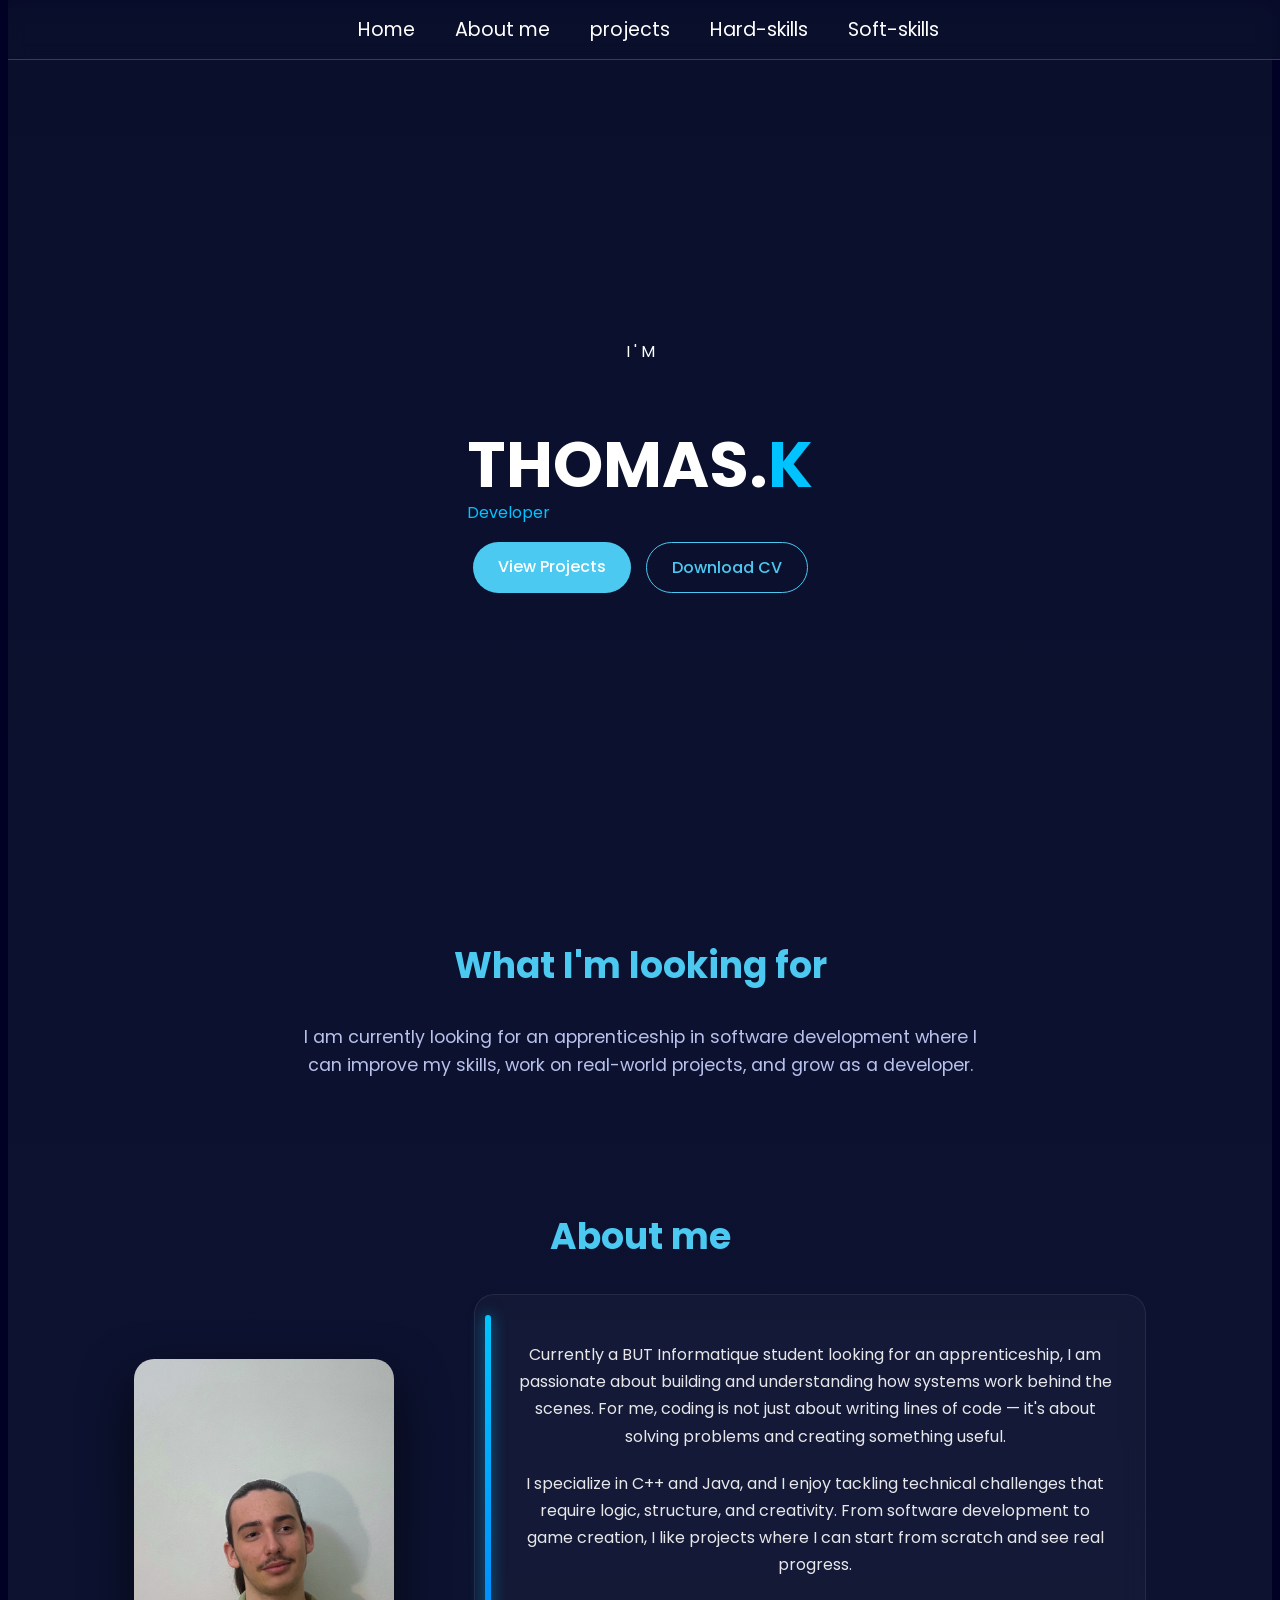
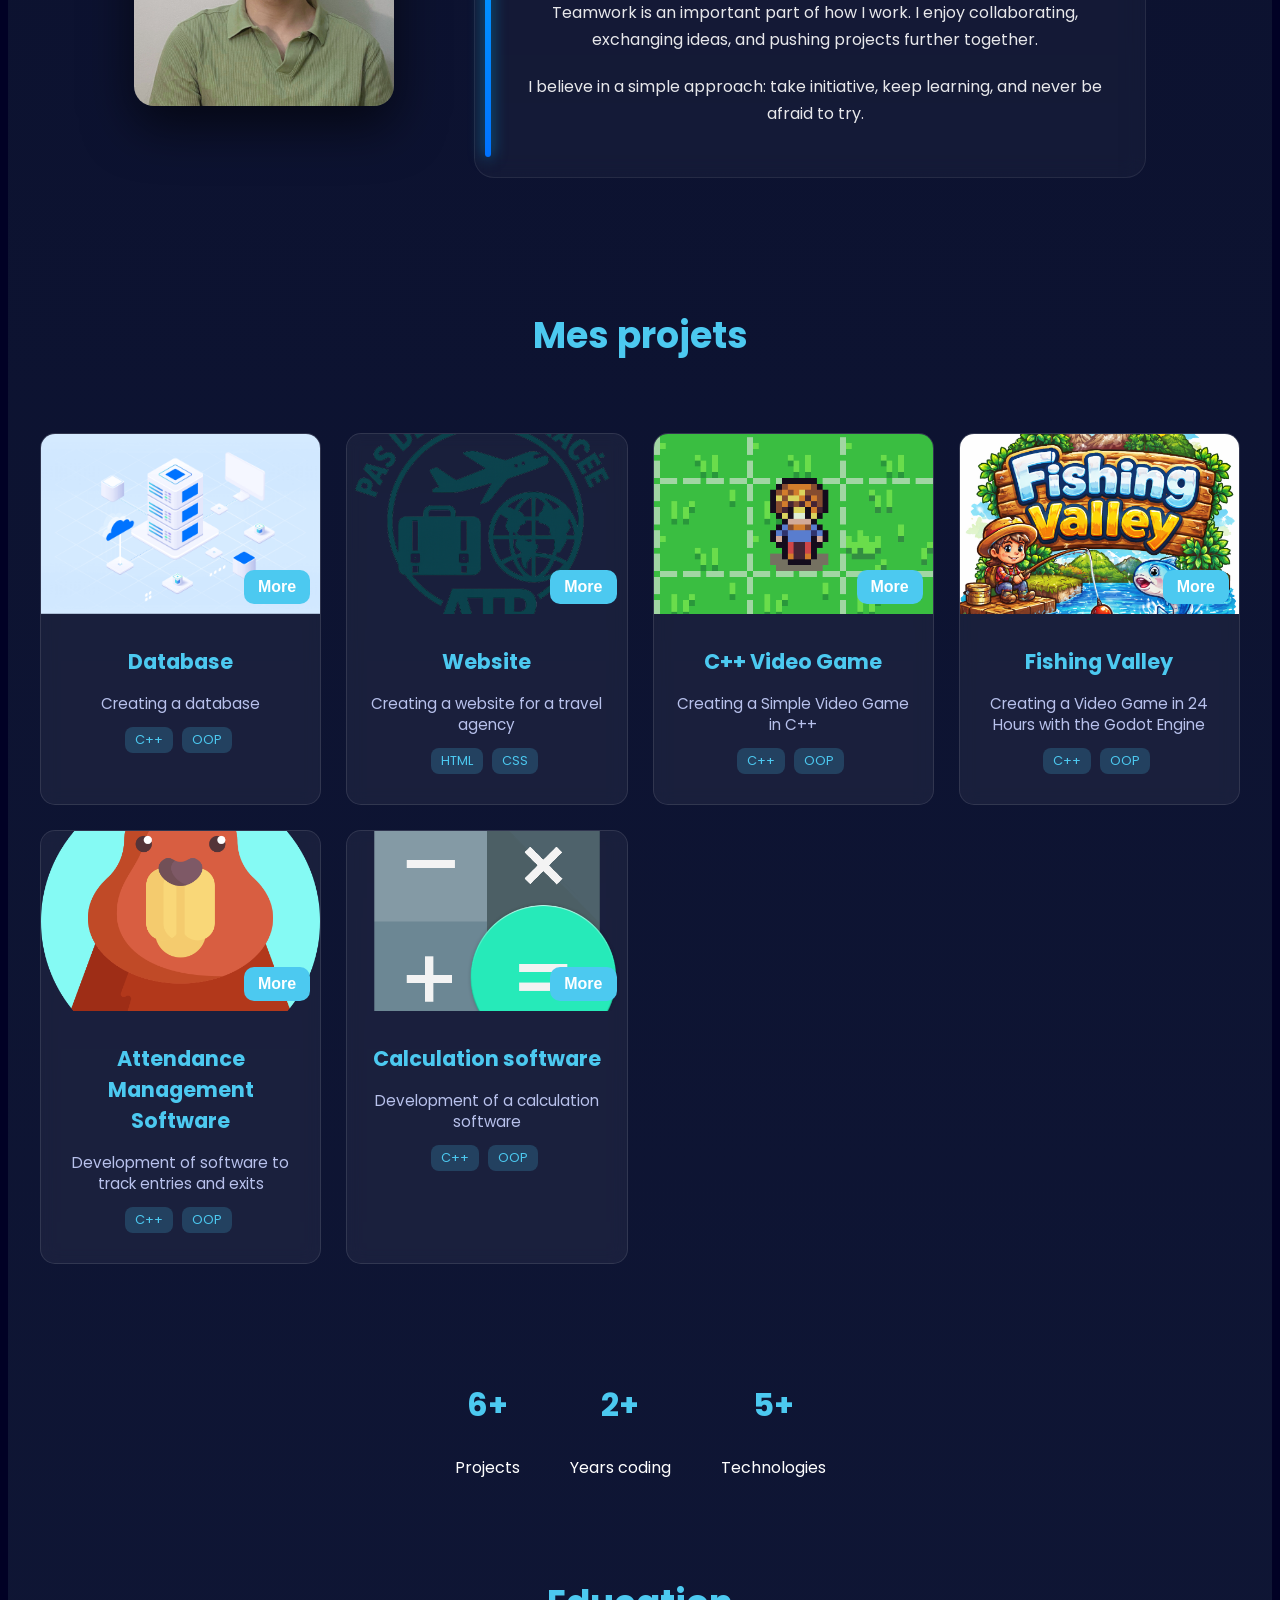
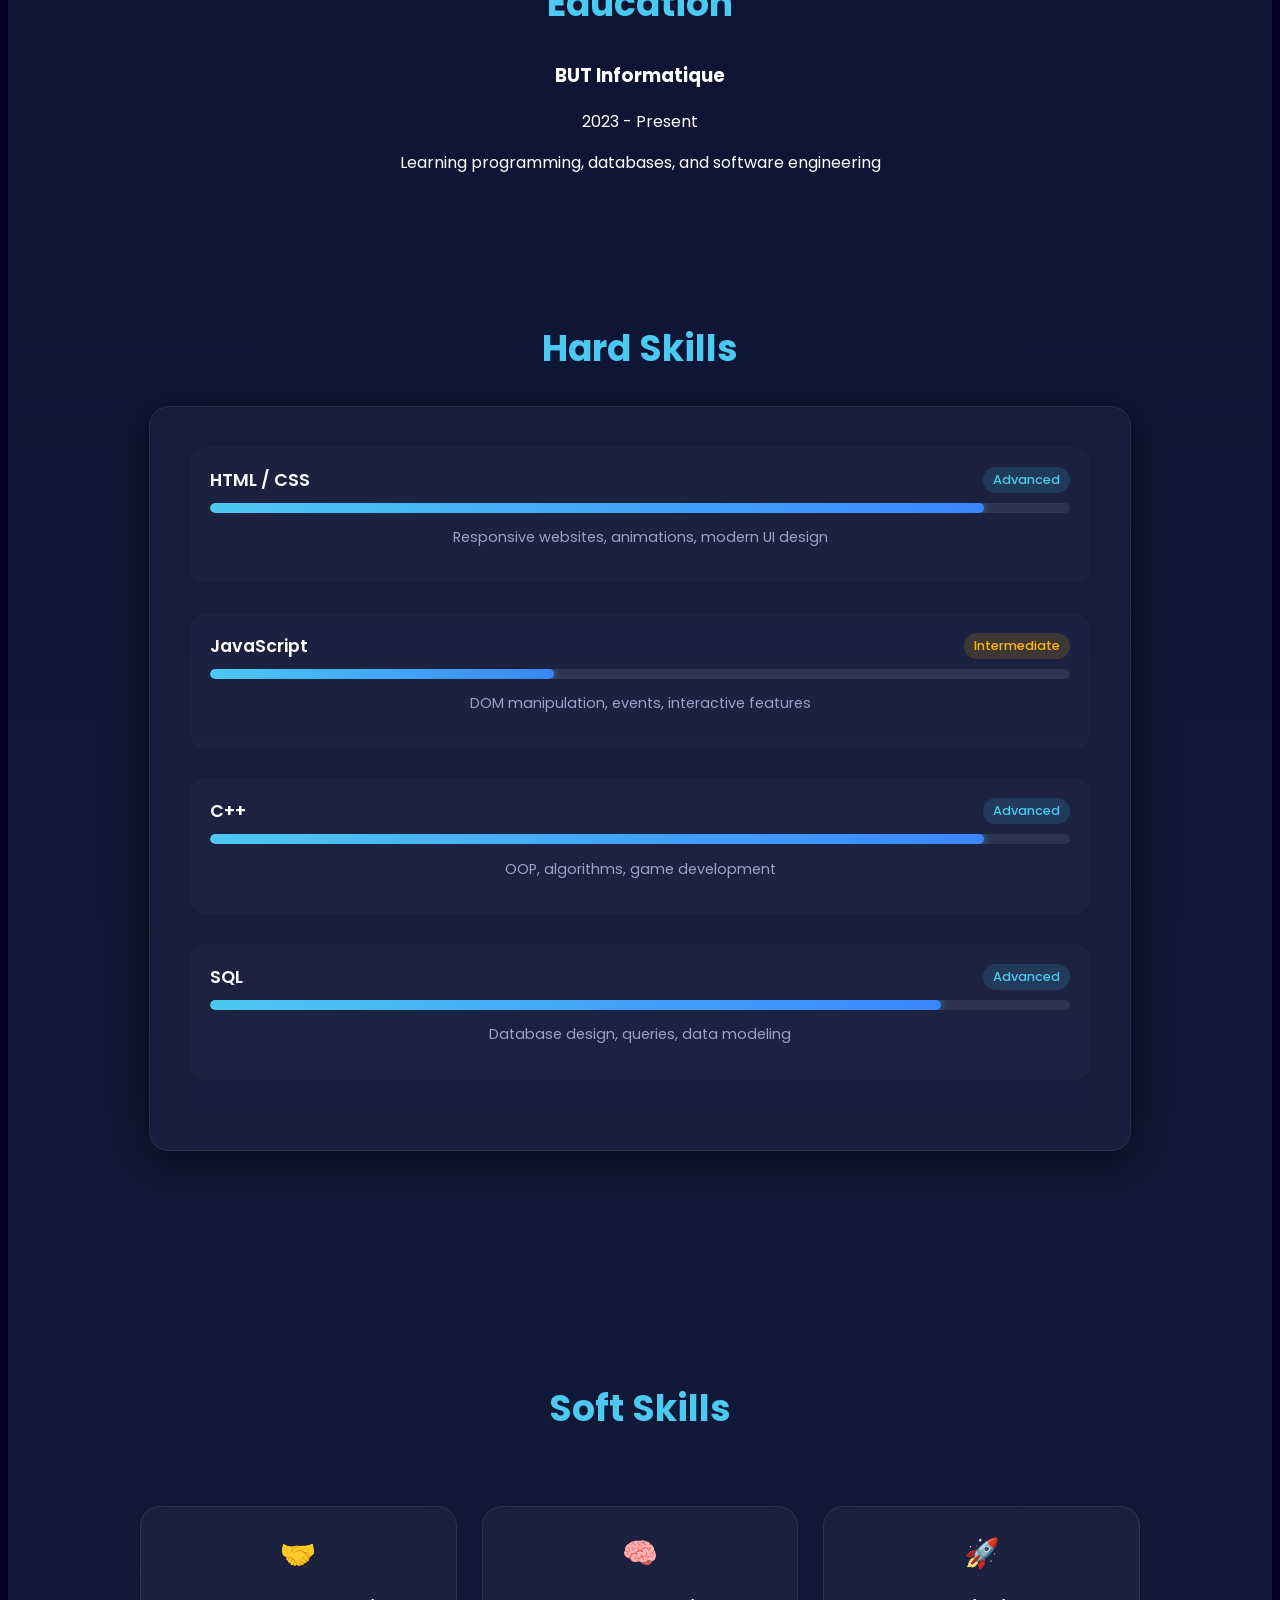
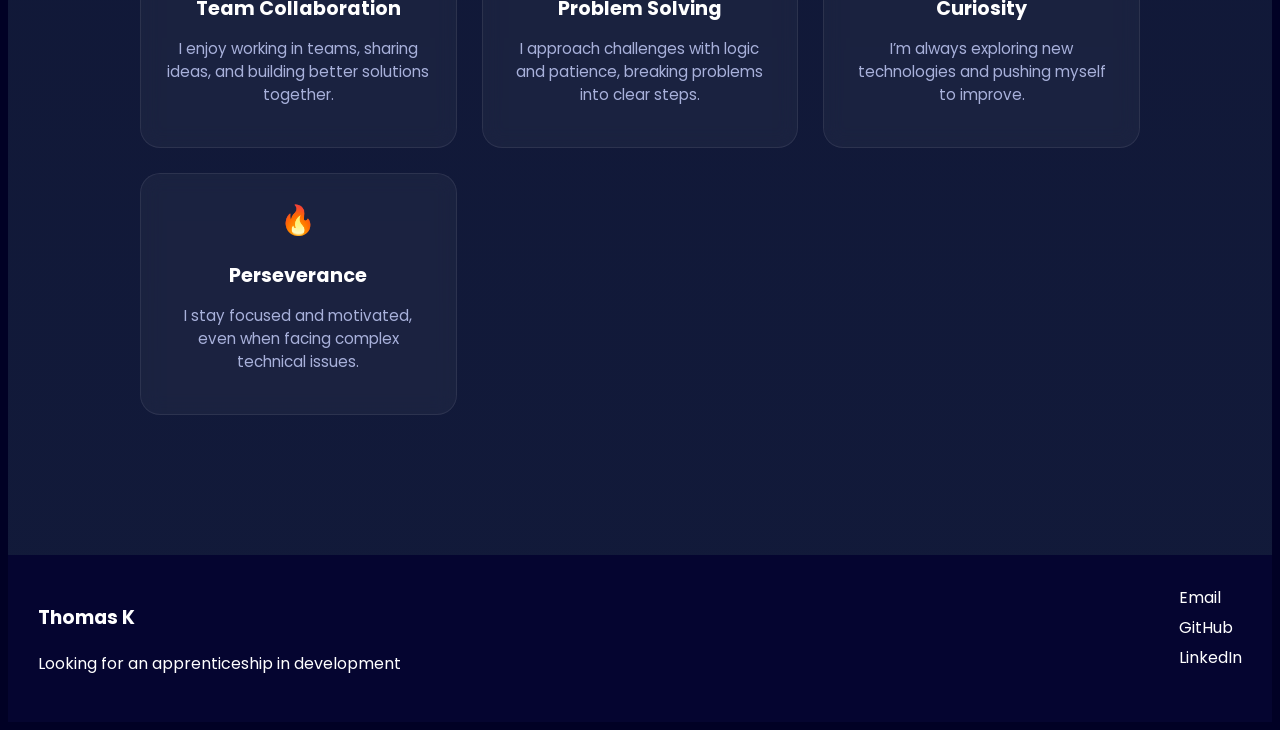
==== commit 26c0cc4d: "Add files via upload" ====
--- a/portfolio/index.html
+++ b/portfolio/index.html
@@ -3,11 +3,26 @@
 <head>
     <meta charset="UTF-8">
     <meta name="viewport" content="width=device-width, initial-scale=1.0">
-    <link rel="stylesheet" href="style.css">
-    <script src="script.js"></script>
+
+    <link rel="stylesheet" href="css/soft.css">
+    <link rel="stylesheet" href="css/stats.css">
+    <link rel="stylesheet" href="css/btn.css">
+    <link rel="stylesheet" href="css/CV.css">
+    <link rel="stylesheet" href="css/goal.css">
+    <link rel="stylesheet" href="css/car.css">
+    <link rel="stylesheet" href="css/card.css">
+    <link rel="stylesheet" href="css/footer.css">
+    <link rel="stylesheet" href="css/modal.css">
+    <link rel="stylesheet" href="css/hard.css">
+    <link rel="stylesheet" href="css/about.css">
+    <link rel="stylesheet" href="css/nav.css">
+    <link rel="stylesheet" href="css/global.css">
+    <link rel="stylesheet" href="css/hero.css">
+
     <link href="https://fonts.googleapis.com/css2?family=Poppins:wght@400;600&display=swap" rel="stylesheet">
     <title>Portfolio</title>
 </head>
+<script src="script.js"></script>
 <body>
     <header>
     <section>
@@ -31,9 +46,20 @@
                     <p>IT Lover</p>
                 </div>
             </div>
-            <button><a href="#projects">Check out my projects</a></button>
+            <div class="hero-buttons">
+                <a href="#projects" class="btn primary">View Projects</a>
+                <a href="CV.pdf" download class="btn secondary">Download CV</a>
+            </div>
         </div>
     </section>
+
+<section id="goal">
+    <h1>What I'm looking for</h1>
+    <p class="goal-text">
+    I am currently looking for an apprenticeship in software development where I can
+    improve my skills, work on real-world projects, and grow as a developer.
+    </p>
+</section>
     <section id="About">
         <h1>About me</h1>
 
@@ -67,137 +93,215 @@
         </div>
     </section>
 
-    <section id="projects">
-
-        <h1>Mes projets</h1>
-
-            <div class="projects-grid">
-
-                <div class="card">
-                    <img src="assets/img/BD.png">
-                    <h2>Database</h2>
-                    <p>Creating a database</p>
-                    <button onclick="openModal('Database','assets/img/BD.png','In this project, I had the opportunity to experiment with database creation using software and websites such as: Mocodo for the relational schema, Looping for the conceptual data model, and SQLDeveloper to set up the database using SQL scripts. After creating our database, we were tasked with running queries to assess its robustness and usability. This project was a two-person team effort and lasted approximately two months.')">
-                        More
-                    </button>
-                </div>
-
-                <div class="card">
-                    <img src="assets/img/logo-ATR.png">
-                    <h2>Website</h2>
-                    <p>Creating a website for a travel agency</p>
-                    <button onclick="openModal('Website','assets/img/logo-ATR.png','For this project, we were tasked with building a website from scratch for a fictional travel agency. I think I can say it was one of the most interesting projects; we worked in pairs. We were graded on the relevance of the various descriptions for the trips, for example. We were also largely evaluated on the technical aspects, specifically the coding. This project was very interesting because it gave us a great deal of freedom at every level.')">
-                        More
-                    </button>
-                </div>
-
-                <div class="card">
-                    <img src="assets/img/JV.gif">
-                    <h2>C++ Video Game</h2>
-                    <p>Creating a Simple Video Game in C++</p>
-                    <button onclick="openModal('C++ Video Game','assets/img/JV.gif','This project involved creating a 2D game set entirely within a single scene, but since we were using C++ exclusively, we had to build our own game loops and gameplay events from scratch, unlike a project using a game engine. This project took place at the end of the C++ course, so it allowed me to assess my proficiency in C++ and also enabled me to delve deeper into object-oriented development.')">
-                        More
-                    </button>
-                </div>
-
-                <div class="card">
-                    <img src="assets/img/FV.png">
-                    <h2>Fishing Valley</h2>
-                    <p>Creating a Video Game in 24 Hours with the Godot Engine</p>
-                    <button onclick="openModal('Fishing Valley','assets/img/FV.png','While participating in a game jam, I had the chance to experiment with video game development using a game engine—in this case, the Godot engine. The theme was “Click Fest,” so we decided to create a sandbox-style game where the goal was to become the richest player by catching fish. The most interesting mechanic was that all movement and the entire fishing system were controlled by clicking the mouse. For the name, we drew inspiration from the game Stardew Valley, which has a similar vibe, and we gave it our own twist. The game jam lasted 24 hours, and there were five of us working on the project.')">
-                        More
-                    </button>
-                </div>
-
-                <div class="card">
-                    <img src="assets/img/CAP.png">
-                    <h2>Attendance Management Software</h2>
-                    <p>Development of software to track entries and exits</p>
-                    <button onclick="openModal('Attendance Management Software','assets/img/CAP.png','This is a personal project I developed using my own knowledge two years ago. The concept is fairly simple: it’s a program that generates statistics on attendance rates for a classroom at my high school. When someone entered the room, they had to sign in and enter their class name and what they were there to study; then all of this information was saved in a CSV file so it could be reused later to generate statistics, such as attendance rates. This project was built in Python and took me about two weeks to complete.')">
-                        More
-                    </button>
-                </div>
-
-                <div class="card">
-                    <img src="assets/img/calcutrice.png">
-                    <h2>Calculation software</h2>
-                    <p>Development of a calculation software</p>
-                    <button onclick="openModal('Attendance Management Software','assets/img/calcutrice.png','This one-night mini-project involved creating a program capable of calculating the derivative of quadratic functions and determining the roots and sign of those functions.')">
-                        More
-                    </button>
-                </div>
-
-            </div>
-    </section>
-
+<section id="projects">
+    <h1>Mes projets</h1>
+    <div class="projects-grid">
+
+        <div class="card">
+            <div class="card-img">
+                <img src="assets/img/BD.png" alt="Database project">
+                <button class="more-btn" onclick="openModal('Database','assets/img/BD.png','In this project, I had the opportunity to experiment with database creation using software and websites such as: Mocodo for the relational schema, Looping for the conceptual data model, and SQLDeveloper to set up the database using SQL scripts. After creating our database, we were tasked with running queries to assess its robustness and usability. This project was a two-person team effort and lasted approximately two months.')">More</button>
+            </div>
+            <div class="card-content">
+                <h2>Database</h2>
+                <p>Creating a database</p>
+                <div class="tech">
+                    <span>C++</span>
+                    <span>OOP</span>
+                </div>
+            </div>
+        </div>
+
+        <div class="card">
+            <div class="card-img">
+                <img src="assets/img/logo-ATR.png" alt="Website project">
+                <button class="more-btn" onclick="openModal('Website','assets/img/logo-ATR.png','For this project, we were tasked with building a website from scratch for a fictional travel agency. We worked in pairs and were graded on both technical and content aspects.')">More</button>
+            </div>
+            <div class="card-content">
+                <h2>Website</h2>
+                <p>Creating a website for a travel agency</p>
+                <div class="tech">
+                    <span>HTML</span>
+                    <span>CSS</span>
+                </div>
+            </div>
+        </div>
+
+        <div class="card">
+            <div class="card-img">
+                <img src="assets/img/JV.gif" alt="C++ Video Game project">
+                <button class="more-btn" onclick="openModal('C++ Video Game','assets/img/JV.gif','This project involved creating a 2D game entirely in C++, building loops and gameplay events from scratch.')">More</button>
+            </div>
+            <div class="card-content">
+                <h2>C++ Video Game</h2>
+                <p>Creating a Simple Video Game in C++</p>
+                <div class="tech">
+                    <span>C++</span>
+                    <span>OOP</span>
+                </div>
+            </div>
+        </div>
+
+        <div class="card">
+            <div class="card-img">
+                <img src="assets/img/FV.png" alt="Fishing Valley">
+                <button class="more-btn" onclick="openModal('Fishing Valley','assets/img/FV.png','While participating in a game jam, I had the chance to experiment with video game development using a game engine—in this case, the Godot engine. The theme was “Click Fest,” so we decided to create a sandbox-style game where the goal was to become the richest player by catching fish. The most interesting mechanic was that all movement and the entire fishing system were controlled by clicking the mouse. For the name, we drew inspiration from the game Stardew Valley, which has a similar vibe, and we gave it our own twist. The game jam lasted 24 hours, and there were five of us working on the project.')">More</button>
+            </div>
+            <div class="card-content">
+                <h2>Fishing Valley</h2>
+                <p>Creating a Video Game in 24 Hours with the Godot Engine</p>
+                <div class="tech">
+                    <span>C++</span>
+                    <span>OOP</span>
+                </div>
+            </div>
+        </div>
+
+        <div class="card">
+            <div class="card-img">
+                <img src="assets/img/CAP.png" alt="Attendance Management Software">
+                <button class="more-btn" onclick="openModal('Attendance Management Software','assets/img/CAP.png','This is a personal project I developed using my own knowledge two years ago. The concept is fairly simple: it’s a program that generates statistics on attendance rates for a classroom at my high school. When someone entered the room, they had to sign in and enter their class name and what they were there to study; then all of this information was saved in a CSV file so it could be reused later to generate statistics, such as attendance rates. This project was built in Python and took me about two weeks to complete.')">More</button>
+            </div>
+            <div class="card-content">
+                <h2>Attendance Management Software</h2>
+                <p>Development of software to track entries and exits</p>
+                <div class="tech">
+                    <span>C++</span>
+                    <span>OOP</span>
+                </div>
+            </div>
+        </div>
+
+        <div class="card">
+            <div class="card-img">
+                <img src="assets/img/calcutrice.png" alt="Calculation software">
+                <button class="more-btn" onclick="openModal('Attendance Management Software','assets/img/calcutrice.png','This one-night mini-project involved creating a program capable of calculating the derivative of quadratic functions and determining the roots and sign of those functions.')">More</button>
+            </div>
+            <div class="card-content">
+                <h2>Calculation software</h2>
+                <p>Development of a calculation software</p>
+                <div class="tech">
+                    <span>C++</span>
+                    <span>OOP</span>
+                </div>
+            </div>
+        </div>
+
+    </div>
+</section>
+
+<div id="modal">
+    <div class="modal-content">
+        <span class="close">&times;</span>
+        <h2 id="modalTitle"></h2>
+        <img id="modalImg" src="" alt="">
+        <p id="modalText"></p>
+    </div>
+</div>
+
+</section>
+<section id="stats">
+  <div class="stats-container">
+    <div>
+      <h2>6+</h2>
+      <p>Projects</p>
+    </div>
+    <div>
+      <h2>2+</h2>
+      <p>Years coding</p>
+    </div>
+    <div>
+      <h2>5+</h2>
+      <p>Technologies</p>
+    </div>
+  </div>
+</section>
+<section id="experience">
+  <h1>Education</h1>
+
+  <div class="timeline">
+    <div class="timeline-item">
+      <h3>BUT Informatique</h3>
+      <p>2023 - Present</p>
+      <p>Learning programming, databases, and software engineering</p>
+    </div>
+  </div>
+</section>
 <section id="hard-skills">
 
     <h1>Hard Skills</h1>
-    <div class="HS">
-        <div>
-            <p>HTML</p>
-            <progress value="90" max="100"></progress>
-        </div>
-
-        <div>
-            <p>CSS</p>
-            <progress value="85" max="100"></progress>
-        </div>
-
-        <div>
-            <p>JS</p>
-            <progress value="35" max="100"></progress>
-        </div>
-
-        <div>
-            <p>C#</p>
-            <progress value="65" max="100"></progress>
-        </div>
-
-        <div>
-            <p>SQL</p>
-            <progress value="85" max="100"></progress>
-        </div>
-
-        <div>
-            <p>ANGLAIS</p>
-            <progress value="75" max="100"></progress>
-        </div>
-
-        <div>
-            <p>PENPOT</p>
-            <progress value="65" max="100"></progress>
-        </div>
-
-        <div>
-            <p>JAVA</p>
-            <progress value="85" max="100"></progress>
-        </div>
-
-        <div>
-            <p>GIT</p>
-            <progress value="70" max="100"></progress>
-        </div>
-
-        <div>
-            <p>C++</p>
-            <progress value="90" max="100"></progress>
-        </div>
-
-        <div>
-            <p>GDSCRIPT</p>
-            <progress value="65" max="100"></progress>
-        </div>
-    </div>
-</section>
-
-    <section id="soft-skills">
-
-        <h1>Soft-skills</h1>
-
-            <h2>Friendly • Hard Worker • A good listener • Motivating • Persistent • Outgoing • Curious</h2>
-       
-    </section>
+
+    <div class="skills-container">
+
+        <div class="skill">
+            <div class="skill-header">
+                <span>HTML / CSS</span>
+                <span class="level advanced">Advanced</span>
+            </div>
+            <div class="bar"><div class="fill" style="width: 90%"></div></div>
+            <p>Responsive websites, animations, modern UI design</p>
+        </div>
+
+        <div class="skill">
+            <div class="skill-header">
+                <span>JavaScript</span>
+                <span class="level intermediate">Intermediate</span>
+            </div>
+            <div class="bar"><div class="fill" style="width: 40%"></div></div>
+            <p>DOM manipulation, events, interactive features</p>
+        </div>
+
+        <div class="skill">
+            <div class="skill-header">
+                <span>C++</span>
+                <span class="level advanced">Advanced</span>
+            </div>
+            <div class="bar"><div class="fill" style="width: 90%"></div></div>
+            <p>OOP, algorithms, game development</p>
+        </div>
+
+        <div class="skill">
+            <div class="skill-header">
+                <span>SQL</span>
+                <span class="level advanced">Advanced</span>
+            </div>
+            <div class="bar"><div class="fill" style="width: 85%"></div></div>
+            <p>Database design, queries, data modeling</p>
+        </div>
+
+    </div>
+</section>
+<section id="soft-skills">
+    <h1>Soft Skills</h1>
+
+    <div class="soft-grid">
+
+        <div class="soft-card">
+            <div class="soft-icon">🤝</div>
+            <h3>Team Collaboration</h3>
+            <p>I enjoy working in teams, sharing ideas, and building better solutions together.</p>
+        </div>
+
+        <div class="soft-card">
+            <div class="soft-icon">🧠</div>
+            <h3>Problem Solving</h3>
+            <p>I approach challenges with logic and patience, breaking problems into clear steps.</p>
+        </div>
+
+        <div class="soft-card">
+            <div class="soft-icon">🚀</div>
+            <h3>Curiosity</h3>
+            <p>I’m always exploring new technologies and pushing myself to improve.</p>
+        </div>
+
+        <div class="soft-card">
+            <div class="soft-icon">🔥</div>
+            <h3>Perseverance</h3>
+            <p>I stay focused and motivated, even when facing complex technical issues.</p>
+        </div>
+
+    </div>
+</section>
 
     <div id="modal" class="modal">
         <div class="modal-content">
@@ -209,11 +313,20 @@
     </div>
 
     <footer>
-        <a href="mailto:thomas@kiecken.com?subject=Apprentissage%20%3CNom%20de%20votre%20société%3E&body=Bonjour,">
-            <img src="assets/logo/mail.png" alt="">
-        </a>
-        <a href=""><img src="assets/logo/github.png" alt=""></a>
-        <a href=""><img src="assets/logo/linkedin.webp"></a>
-    </footer>
+  <div class="footer-content">
+
+    <div>
+      <h3>Thomas K</h3>
+      <p>Looking for an apprenticeship in development</p>
+    </div>
+
+    <div class="footer-links">
+      <a href="mailto:thomas@kiecken.com">Email</a>
+      <a href="https://github.com/tonprofil" target="_blank">GitHub</a>
+      <a href="https://linkedin.com/in/tonprofil" target="_blank">LinkedIn</a>
+    </div>
+
+  </div>
+</footer>
 </body>
 </html>
--- a/portfolio/css/soft.css
+++ b/portfolio/css/soft.css
@@ -0,0 +1,65 @@
+/* Soft-skills */
+
+#soft-skills {
+  padding: 100px 20px;
+}
+
+.soft-grid {
+  display: grid;
+  grid-template-columns: repeat(auto-fit,minmax(240px,1fr));
+  gap: 25px;
+  padding: 40px;
+  max-width: 1000px;
+  margin: auto;
+}
+
+.soft-card {
+  background: rgba(255,255,255,0.04);
+  padding: 25px;
+  border-radius: 20px;
+  transition: all 0.35s ease;
+  position: relative;
+  overflow: hidden;
+  border: 1px solid rgba(255,255,255,0.08);
+  backdrop-filter: blur(10px);
+}
+
+.soft-card:hover {
+  transform: translateY(-6px);
+  box-shadow: 0 10px 30px rgba(76, 201, 240, 0.15);
+  border: 1px solid rgba(76, 201, 240, 0.3);
+}
+
+.soft-card::before {
+  content: "";
+  position: absolute;
+  width: 120%;
+  height: 120%;
+  top: -50%;
+  left: -50%;
+  background: radial-gradient(circle, rgba(76,201,240,0.08), transparent 70%);
+  opacity: 0;
+  transition: 0.5s;
+}
+
+.soft-card:hover::before {
+  opacity: 1;
+}
+
+.soft-icon {
+  font-size: 1.8rem;
+  margin-bottom: 10px;
+}
+
+.soft-card h3 {
+  margin-bottom: 10px;
+  font-size: 1.2rem;
+  color: #ffffff;
+}
+
+.soft-card p {
+  font-size: 0.95rem;
+  color: #b8c1ec;
+  line-height: 1.5;
+  opacity: 0.9;
+}
--- a/portfolio/css/stats.css
+++ b/portfolio/css/stats.css
@@ -0,0 +1,13 @@
+/* Stats */
+
+.stats-container {
+  display: flex;
+  justify-content: center;
+  gap: 50px;
+  padding: 50px;
+}
+
+.stats-container h2 {
+  color: var(--primary);
+  font-size: 2rem;
+}
--- a/portfolio/css/btn.css
+++ b/portfolio/css/btn.css
@@ -0,0 +1,23 @@
+/* button */
+
+button{
+padding:15px 30px;
+border:none;
+border-radius:30px;
+background:#00c3ff;
+color:white;
+cursor:pointer;
+transition:0.3s;
+font-size: 1rem;
+}
+
+button a{
+    text-decoration: none;
+    color: white;
+    
+}
+
+button:hover{
+transform:scale(1.05);
+box-shadow:0 0 15px #00c3ff;
+}
--- a/portfolio/css/CV.css
+++ b/portfolio/css/CV.css
@@ -0,0 +1,31 @@
+/* Check out + CV */
+
+.hero-buttons {
+  display: flex;
+  gap: 15px;
+  justify-content: center;
+  margin-top: 20px;
+}
+
+.btn {
+  padding: 12px 25px;
+  border-radius: 30px;
+  text-decoration: none;
+  transition: 0.3s;
+  font-weight: 500;
+}
+
+.btn.primary {
+  background: var(--primary);
+  color: white;
+}
+
+.btn.secondary {
+  border: 1px solid var(--primary);
+  color: var(--primary);
+}
+
+.btn:hover {
+  transform: translateY(-3px);
+  box-shadow: 0 5px 15px rgba(76,201,240,0.3);
+}
--- a/portfolio/css/goal.css
+++ b/portfolio/css/goal.css
@@ -0,0 +1,9 @@
+/* Goal */
+
+.goal-text {
+  max-width: 700px;
+  margin: auto;
+  color: var(--text-secondary);
+  font-size: 1.1rem;
+  line-height: 1.6;
+}
--- a/portfolio/css/car.css
+++ b/portfolio/css/car.css
@@ -0,0 +1,29 @@
+/* Carousselle */
+
+.carousel {
+  height: 30px;
+  overflow: hidden;
+  margin-top: -50px;
+  margin-bottom: 20px;
+}
+
+.track {
+  display: flex;
+  flex-direction: column;
+  animation: slide 8s infinite;
+}
+
+.track p {
+  height: 40px;
+  margin: 0;
+  display: flex;
+  align-items: center;
+  color: #00c3ff;
+}
+
+@keyframes slide {
+  0%   { transform: translateY(0); }
+  33%  { transform: translateY(-40px); }
+  66%  { transform: translateY(-80px); }
+  100% { transform: translateY(0); }
+}
--- a/portfolio/css/card.css
+++ b/portfolio/css/card.css
@@ -0,0 +1,177 @@
+/* card projects */
+
+/* Projet Cards Grid */
+.projects-grid {
+    display: grid;
+    grid-template-columns: repeat(auto-fit, minmax(280px, 1fr));
+    gap: 25px;
+    padding: 40px 20px;
+    max-width: 1200px;
+    margin: auto;
+}
+
+/* Card Style */
+.card {
+    background: rgba(255, 255, 255, 0.05);
+    border-radius: 15px;
+    overflow: hidden;
+    display: flex;
+    flex-direction: column;
+    transition: transform 0.3s ease, box-shadow 0.3s ease;
+    border: 1px solid rgba(255, 255, 255, 0.1);
+    backdrop-filter: blur(8px);
+}
+
+/* Hover effect */
+.card:hover {
+    transform: translateY(-5px);
+    box-shadow: 0 15px 35px rgba(76, 201, 240, 0.25);
+}
+
+/* Card Image container */
+.card-img {
+    position: relative;
+}
+
+.card-img img {
+    width: 100%;
+    height: 180px;
+    object-fit: cover;
+    display: block;
+    transition: transform 0.3s ease;
+}
+
+.card-img:hover img {
+    transform: scale(1.05);
+}
+
+/* More Button */
+.more-btn {
+    position: absolute;
+    bottom: 10px;
+    right: 10px;
+    padding: 8px 14px;
+    background: #4cc9f0;
+    color: #fff;
+    border: none;
+    border-radius: 10px;
+    cursor: pointer;
+    font-weight: bold;
+    transition: all 0.3s ease;
+}
+
+.more-btn:hover {
+    background: #3a86ff;
+    box-shadow: 0 5px 15px rgba(76, 201, 240, 0.4);
+    transform: translateY(-2px);
+}
+
+/* Card Content */
+.card-content {
+    padding: 15px 20px 25px;
+}
+
+.card-content h2 {
+    font-size: 1.3rem;
+    color: #4cc9f0;
+    margin-bottom: 8px;
+}
+
+.card-content p {
+    font-size: 0.95rem;
+    color: #b8c1ec;
+    margin-bottom: 12px;
+    line-height: 1.4;
+}
+
+/* Technologies Tags */
+.tech span {
+    display: inline-block;
+    background: rgba(76, 201, 240, 0.2);
+    color: #4cc9f0;
+    padding: 4px 10px;
+    border-radius: 8px;
+    font-size: 0.8rem;
+    margin-right: 5px;
+    margin-bottom: 5px;
+}
+
+/* Modal Styles */
+#modal {
+    display: none;
+    position: fixed;
+    top: 0;
+    left: 0;
+    width: 100%;
+    height: 100%;
+    background: rgba(0,0,0,0.7);
+    justify-content: center;
+    align-items: center;
+    z-index: 1000;
+    padding: 20px;
+}
+
+.modal-content {
+    background: rgba(255,255,255,0.05);
+    backdrop-filter: blur(10px);
+    padding: 25px;
+    border-radius: 15px;
+    max-width: 700px;
+    width: 100%;
+    color: #fff;
+    text-align: center;
+    position: relative;
+    animation: fadeIn 0.3s ease;
+}
+
+.modal-content img {
+    max-width: 100%;
+    height: auto;
+    margin: 15px 0;
+    border-radius: 10px;
+}
+
+.modal-content p {
+    font-size: 0.95rem;
+    color: #d0d5f1;
+    line-height: 1.5;
+}
+
+.close {
+    position: absolute;
+    top: 15px;
+    right: 20px;
+    font-size: 1.5rem;
+    cursor: pointer;
+    color: #fff;
+    transition: transform 0.2s ease;
+}
+
+.close:hover {
+    transform: scale(1.2);
+    color: #ff4d6d;
+}
+
+@keyframes fadeIn {
+    from { opacity: 0; transform: translateY(-20px); }
+    to { opacity: 1; transform: translateY(0); }
+}
+
+/* Responsive */
+@media (max-width: 768px) {
+    .card-img img {
+        height: 150px;
+    }
+}
+
+@media (max-width: 480px) {
+    .projects-grid {
+        gap: 15px;
+    }
+    .card-content h2 {
+        font-size: 1.1rem;
+    }
+    .card-content p {
+        font-size: 0.9rem;
+    }
+}
--- a/portfolio/css/footer.css
+++ b/portfolio/css/footer.css
@@ -0,0 +1,24 @@
+/* footer */
+
+footer {
+  padding: 30px;
+  background: #050530;
+}
+
+.footer-content {
+  display: flex;
+  justify-content: space-between;
+  flex-wrap: wrap;
+  gap: 20px;
+}
+
+.footer-links a {
+  display: block;
+  color: white;
+  margin-bottom: 5px;
+  text-decoration: none;
+}
+
+.footer-links a:hover {
+  color: #00c3ff;
+}
--- a/portfolio/css/modal.css
+++ b/portfolio/css/modal.css
@@ -0,0 +1,90 @@
+/* Modal */
+
+/* Modal overlay */
+#modal {
+    display: none; 
+    position: fixed;
+    top: 0;
+    left: 0;
+    width: 100%;
+    height: 100%;
+    background: rgba(0,0,0,0.7); /* foncé mais lisible */
+    backdrop-filter: blur(5px); /* flou léger sur le fond */
+    z-index: 9999;
+    justify-content: center;
+    align-items: center;
+    overflow-y: auto;
+    padding: 20px;
+}
+
+/* Modal content */
+.modal-content {
+    background: #0e0e2a; /* foncé et élégant */
+    width: 100%;
+    max-width: 700px;
+    border-radius: 20px;
+    padding: 30px;
+    position: relative;
+    box-shadow: 0 15px 40px rgba(0,0,0,0.5); /* ombre douce */
+    color: #e0e3f0;
+}
+
+/* Modal title */
+#modalTitle {
+    font-size: 2rem;
+    margin-bottom: 20px;
+    color: #4cc9f0;
+    text-align: center;
+}
+
+/* Modal image */
+#modalImg {
+    width: 100%;
+    max-height: 400px;
+    object-fit: contain;
+    border-radius: 12px;
+    margin-bottom: 20px;
+}
+
+/* Modal text */
+#modalText {
+    font-size: 1rem;
+    line-height: 1.6;
+    text-align: justify;
+}
+
+/* Close button */
+.close {
+    position: absolute;
+    top: 15px;
+    right: 20px;
+    font-size: 1.6rem;
+    cursor: pointer;
+    color: #fff;
+    background: rgba(255,255,255,0.1);
+    border-radius: 50%;
+    width: 35px;
+    height: 35px;
+    display: flex;
+    align-items: center;
+    justify-content: center;
+    transition: 0.2s ease;
+}
+
+.close:hover {
+    background: #ff5e7d;
+    transform: scale(1.2);
+}
+
+/* Responsive */
+@media (max-width: 768px) {
+    .modal-content {
+        padding: 20px;
+    }
+    #modalTitle {
+        font-size: 1.7rem;
+    }
+    #modalText {
+        font-size: 0.95rem;
+    }
+}
--- a/portfolio/css/hard.css
+++ b/portfolio/css/hard.css
@@ -0,0 +1,92 @@
+/* Hard Skills */
+
+#hard-skills {
+  padding: 100px 20px;
+}
+
+.skills-container {
+  max-width: 900px;
+  margin: auto;
+  padding: 40px;
+  border-radius: 20px;
+  background: rgba(255,255,255,0.03);
+  backdrop-filter: blur(15px);
+  border: 1px solid rgba(255,255,255,0.08);
+  box-shadow: 0 10px 40px rgba(0,0,0,0.5);
+}
+
+.skill {
+  margin-bottom: 30px;
+  padding: 20px;
+  border-radius: 15px;
+  transition: 0.4s;
+  background: rgba(255,255,255,0.02);
+}
+
+.skill:hover {
+  transform: translateY(-5px) scale(1.01);
+  box-shadow: 0 10px 25px rgba(76, 201, 240, 0.15);
+}
+
+.skill-header {
+  display: flex;
+  justify-content: space-between;
+  align-items: center;
+  margin-bottom: 8px;
+}
+
+.skill-header span:first-child {
+  font-size: 1.1rem;
+  font-weight: 600;
+}
+
+.level {
+  font-size: 0.8rem;
+  padding: 4px 10px;
+  border-radius: 20px;
+  font-weight: 500;
+}
+
+.level.advanced {
+  background: rgba(76, 201, 240, 0.15);
+  color: #4cc9f0;
+}
+
+.level.intermediate {
+  background: rgba(255, 183, 3, 0.15);
+  color: #ffb703;
+}
+
+.bar {
+  height: 10px;
+  background: rgba(255,255,255,0.08);
+  border-radius: 10px;
+  overflow: hidden;
+  margin: 10px 0;
+  position: relative;
+}
+
+.fill {
+  height: 100%;
+  border-radius: 10px;
+  background: linear-gradient(90deg, #4cc9f0, #3a86ff);
+  box-shadow: 0 0 10px rgba(76,201,240,0.6);
+  animation: loadBar 1.5s ease forwards;
+}
+
+.fill::after {
+  content: "";
+  position: absolute;
+  top: 0;
+  left: -50%;
+  width: 50%;
+  height: 100%;
+  background: linear-gradient(120deg, transparent, rgba(255,255,255,0.4), transparent);
+  animation: shine 2.5s infinite;
+}
+
+.skill p {
+  font-size: 0.9rem;
+  color: #b8c1ec;
+  opacity: 0.8;
+}
--- a/portfolio/css/about.css
+++ b/portfolio/css/about.css
@@ -0,0 +1,73 @@
+/* About */
+
+#About {
+    padding: 100px 10%;
+}
+
+.about-container {
+    display: flex;
+    align-items: center;
+    justify-content: center;
+    gap: 80px;
+}
+
+.about-photo img {
+    width: 260px;
+    border-radius: 20px;
+    box-shadow: 0 20px 50px rgba(0,0,0,0.6);
+    transition: 0.4s;
+}
+
+.about-photo img:hover {
+    transform: scale(1.05) rotate(-1deg);
+}
+
+.about-text p {
+    margin-bottom: 20px;
+    line-height: 1.7;
+    font-size: 16px;
+    opacity: 0.9;
+}
+
+.about-text {
+    position: relative;
+    max-width: 600px;
+    padding: 30px 30px 30px 40px; 
+    background: rgba(255, 255, 255, 0.03);
+    backdrop-filter: blur(10px);
+    border-radius: 20px;
+    border: 1px solid rgba(255,255,255,0.08);
+}
+
+.about-text::before {
+    content: "";
+    position: absolute;
+    left: 10px; 
+    top: 20px;
+    width: 6px;
+    height: calc(100% - 40px);
+    background: linear-gradient(180deg, #00c6ff, #0072ff);
+    border-radius: 10px;
+    box-shadow: 0 0 15px rgba(0,198,255,0.6);
+}
+
+.about-text p:hover {
+    opacity: 1;
+    transition: 0.3s;
+}
+
+@media (max-width: 900px) {
+    .about-container {
+        flex-direction: column;
+        text-align: center;
+        gap: 40px;
+    }
+
+    .about-text {
+        padding-left: 0;
+    }
+
+    .about-text::before {
+        display: none;
+    }
+}
--- a/portfolio/css/nav.css
+++ b/portfolio/css/nav.css
@@ -0,0 +1,31 @@
+/* nav bar */
+
+header{
+position:fixed;
+width:100%;
+top:0;
+z-index: 1000;
+background: rgba(10, 15, 44, 0.8);
+  border-bottom: 1px solid rgba(76, 201, 240, 0.3);
+backdrop-filter: blur(10px);
+padding:15px 0;
+}
+
+nav{
+position: relative;
+display:flex;
+justify-content:center;
+gap:40px;
+flex-wrap:wrap;
+}
+
+nav a{
+color:white;
+text-decoration:none;
+font-size:1.2rem;
+transition:0.3s;
+}
+
+nav a:hover{
+ color: var(--primary);
+}
--- a/portfolio/css/global.css
+++ b/portfolio/css/global.css
@@ -0,0 +1,45 @@
+:root {
+  --bg-main: #0a0f2c;
+  --bg-secondary: #121a3a;
+  --card-bg: #1a2250;
+
+  --primary: #4cc9f0;   /* bleu plus doux */
+  --primary-dark: #3a86ff;
+
+  --text-main: #ffffff;
+  --text-secondary: #b8c1ec;
+}
+
+html{
+    scroll-behavior: smooth;
+    margin:0px;
+    padding:0px;
+    box-sizing:border-box;
+    font-family: 'Times New Roman', Times, serif;
+    background-color: rgb(1, 1, 37);
+    color: white;
+}
+
+body {
+    background: linear-gradient(180deg, var(--bg-main), var(--bg-secondary));
+    color: var(--text-main);
+    font-family: Poppins;
+    overflow-x: hidden;
+    scrollbar-width: none;
+    position: relative;
+}
+
+
+::-webkit-scrollbar {
+    display: none;
+}
+
+section{
+  text-align: center;
+}
+
+section h1 {
+  font-size: 36px;
+  color: var(--primary);
+  margin-bottom: 30px;
+}
--- a/portfolio/css/hero.css
+++ b/portfolio/css/hero.css
@@ -0,0 +1,17 @@
+/* hero */
+
+#home{
+height:100vh;
+display:flex;
+align-items:center;
+justify-content: center;
+}
+
+.hero-text h1{
+font-size:4rem;
+color: white;
+}
+
+.hero-text span{
+color:#00c3ff;
+}
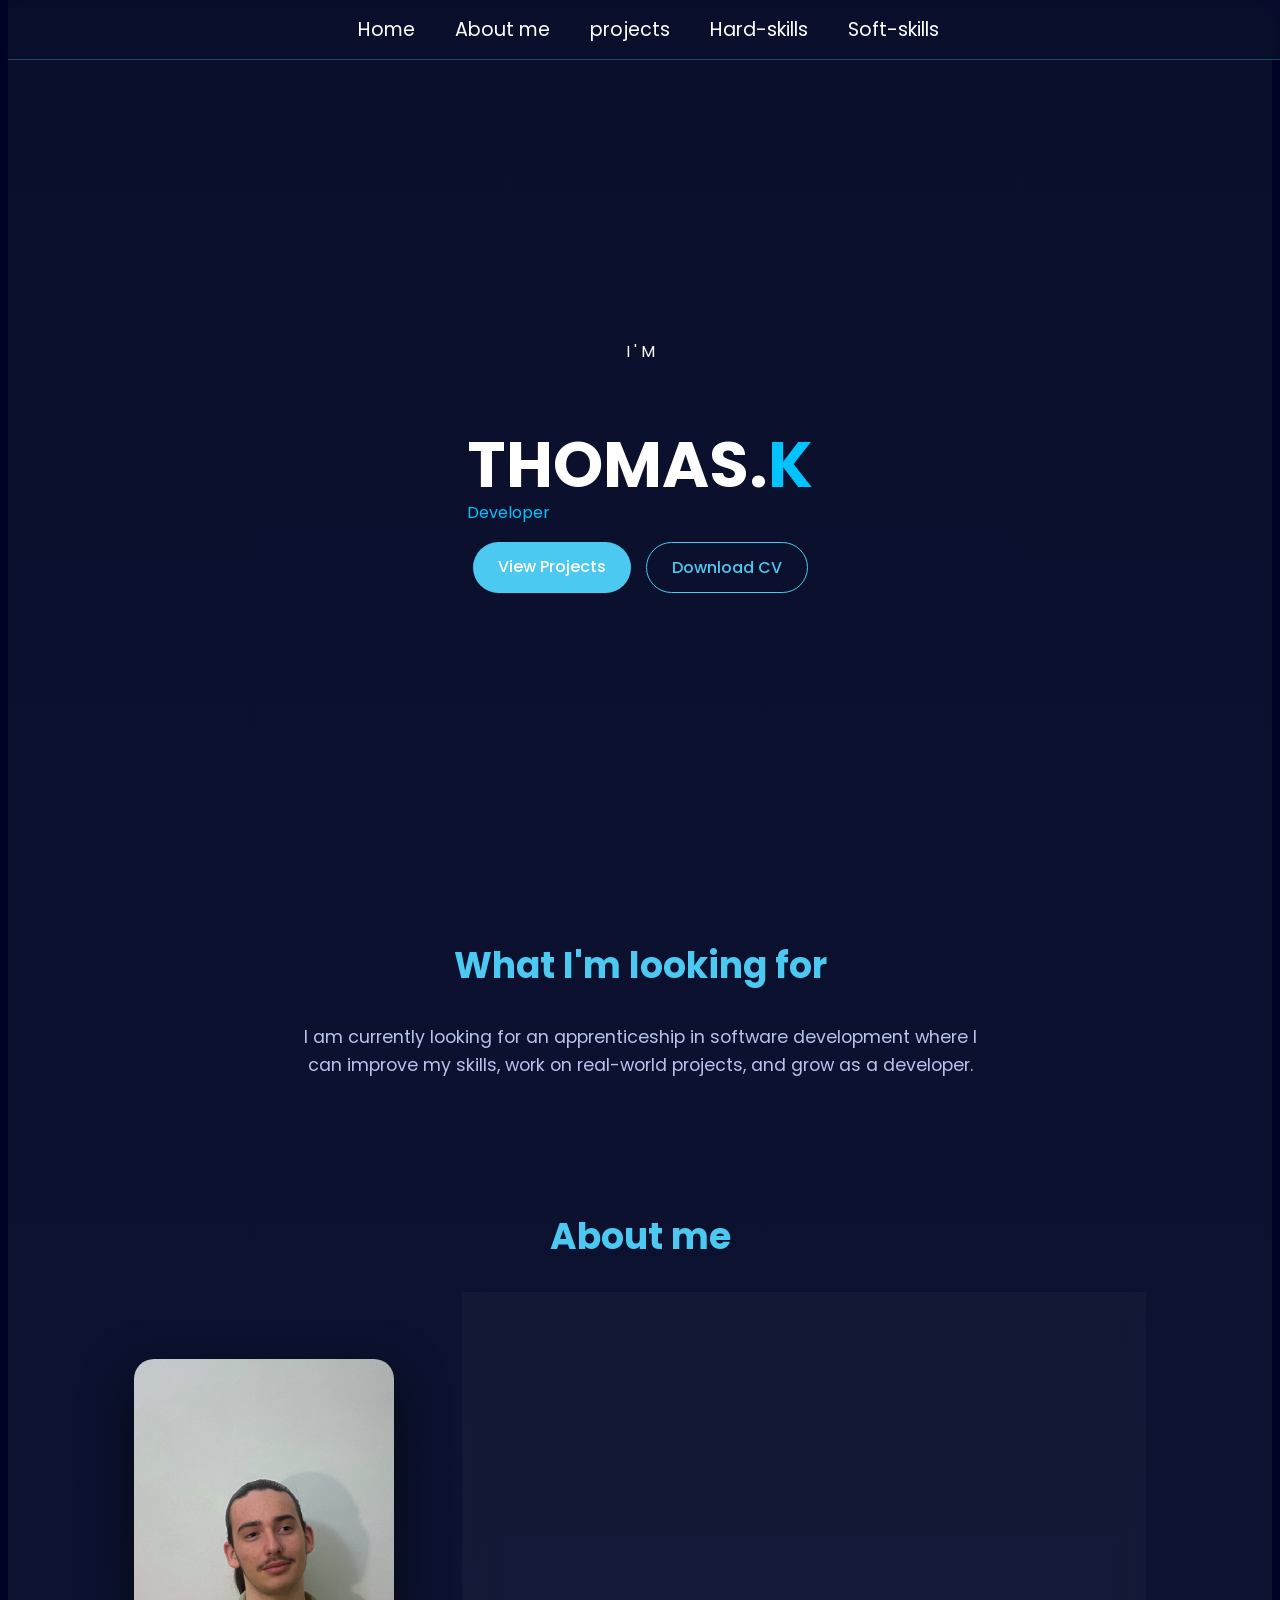
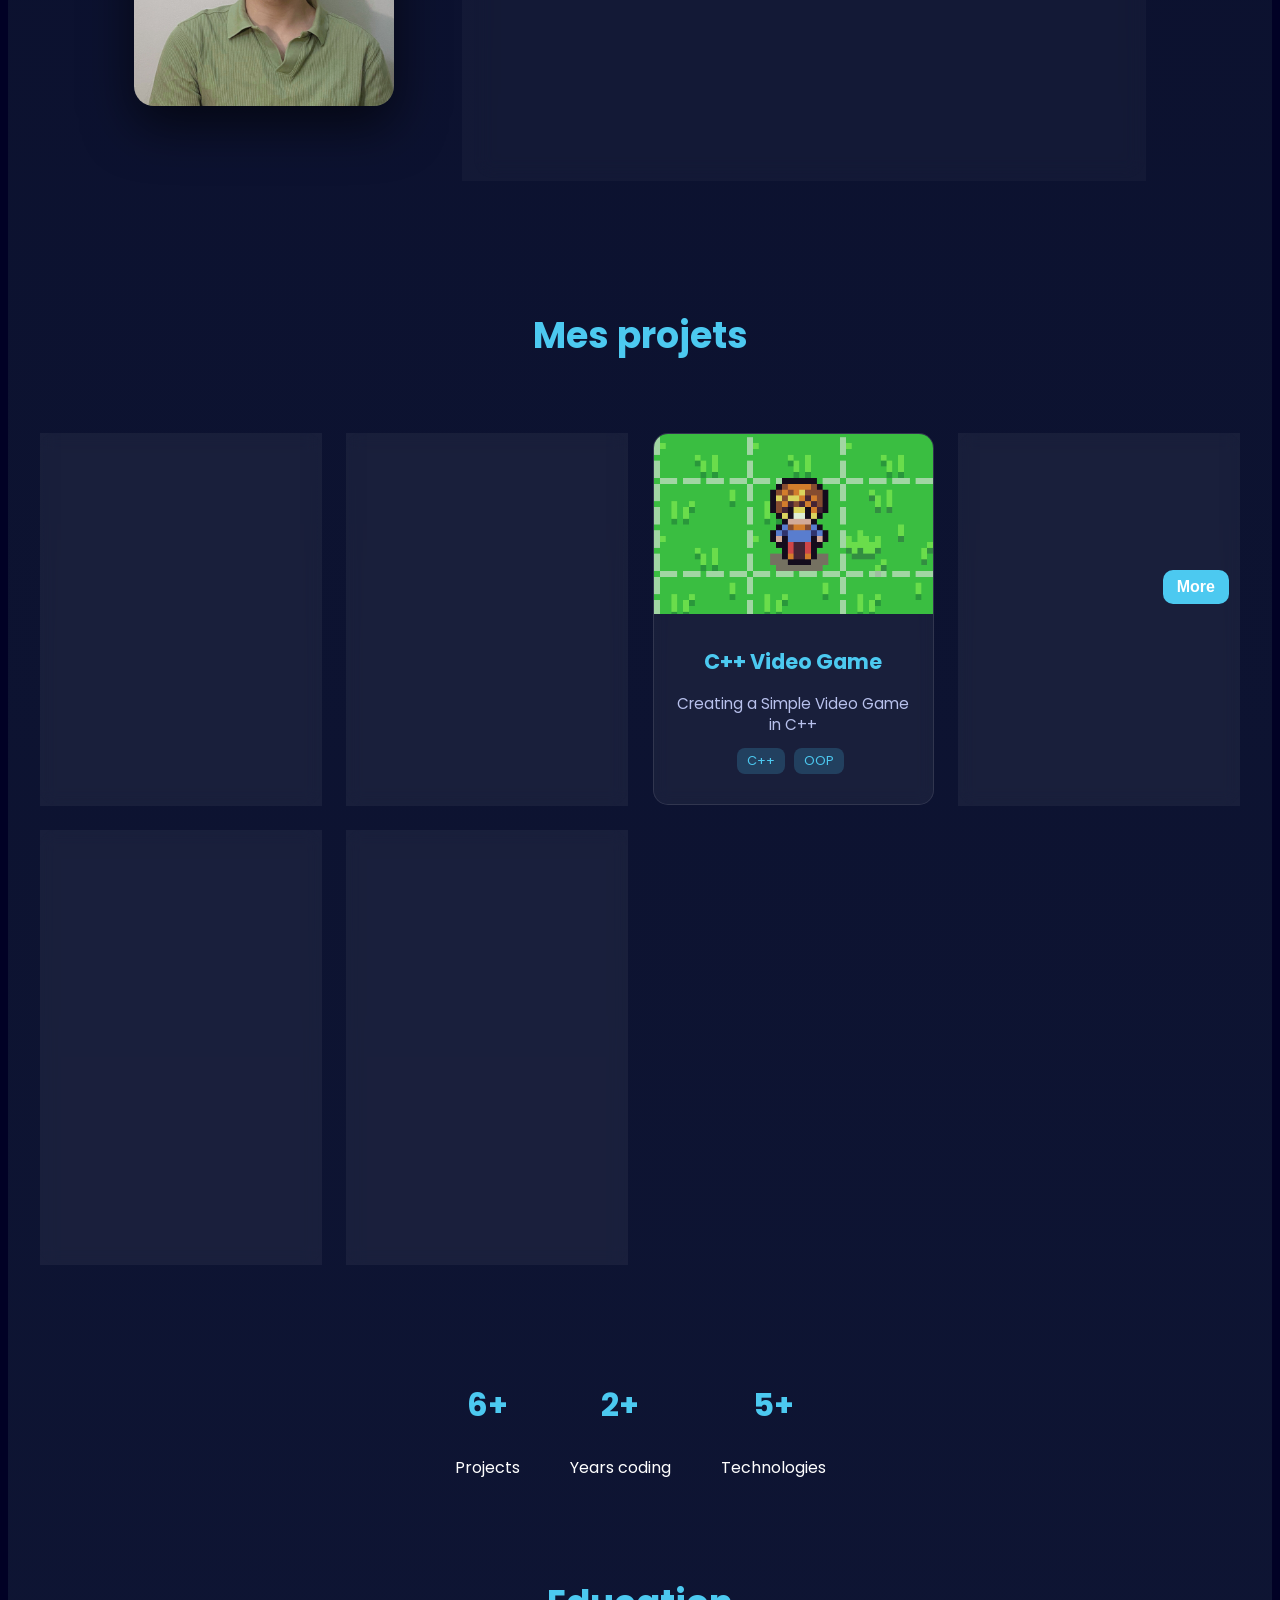
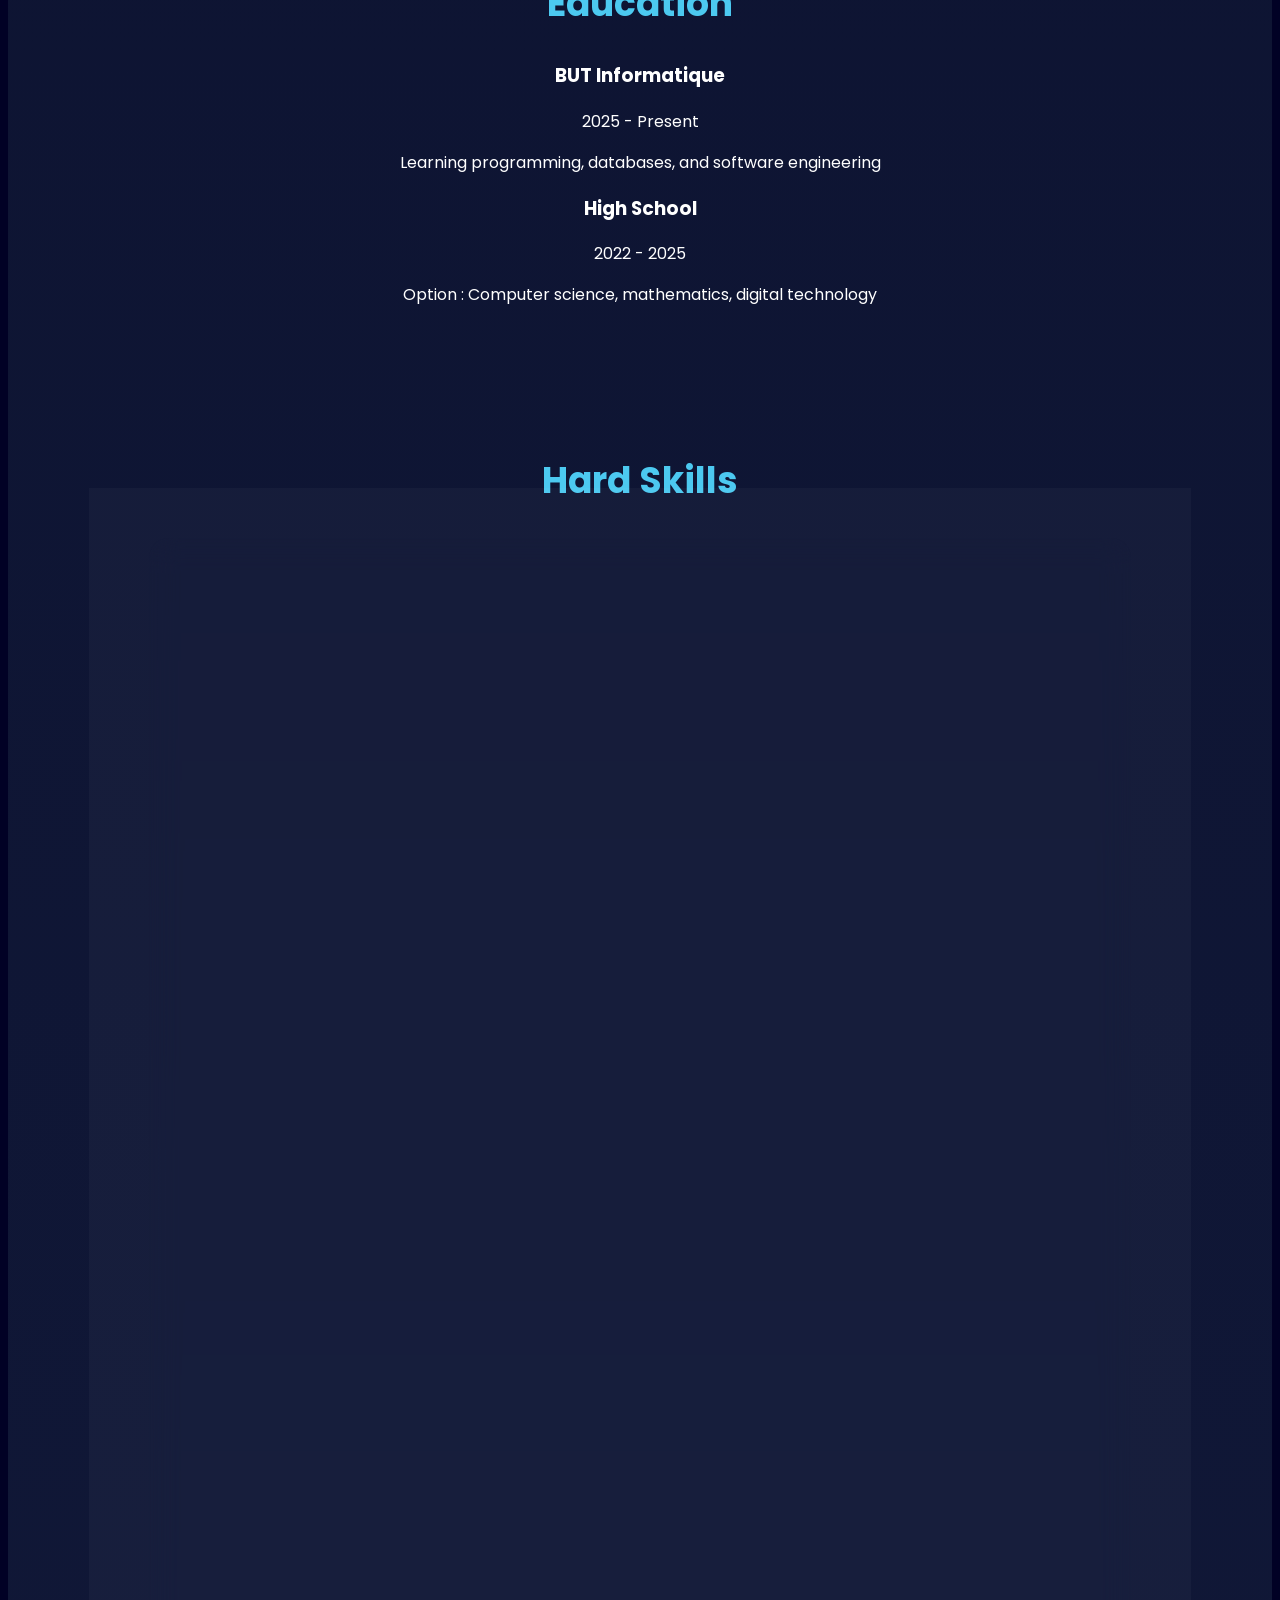
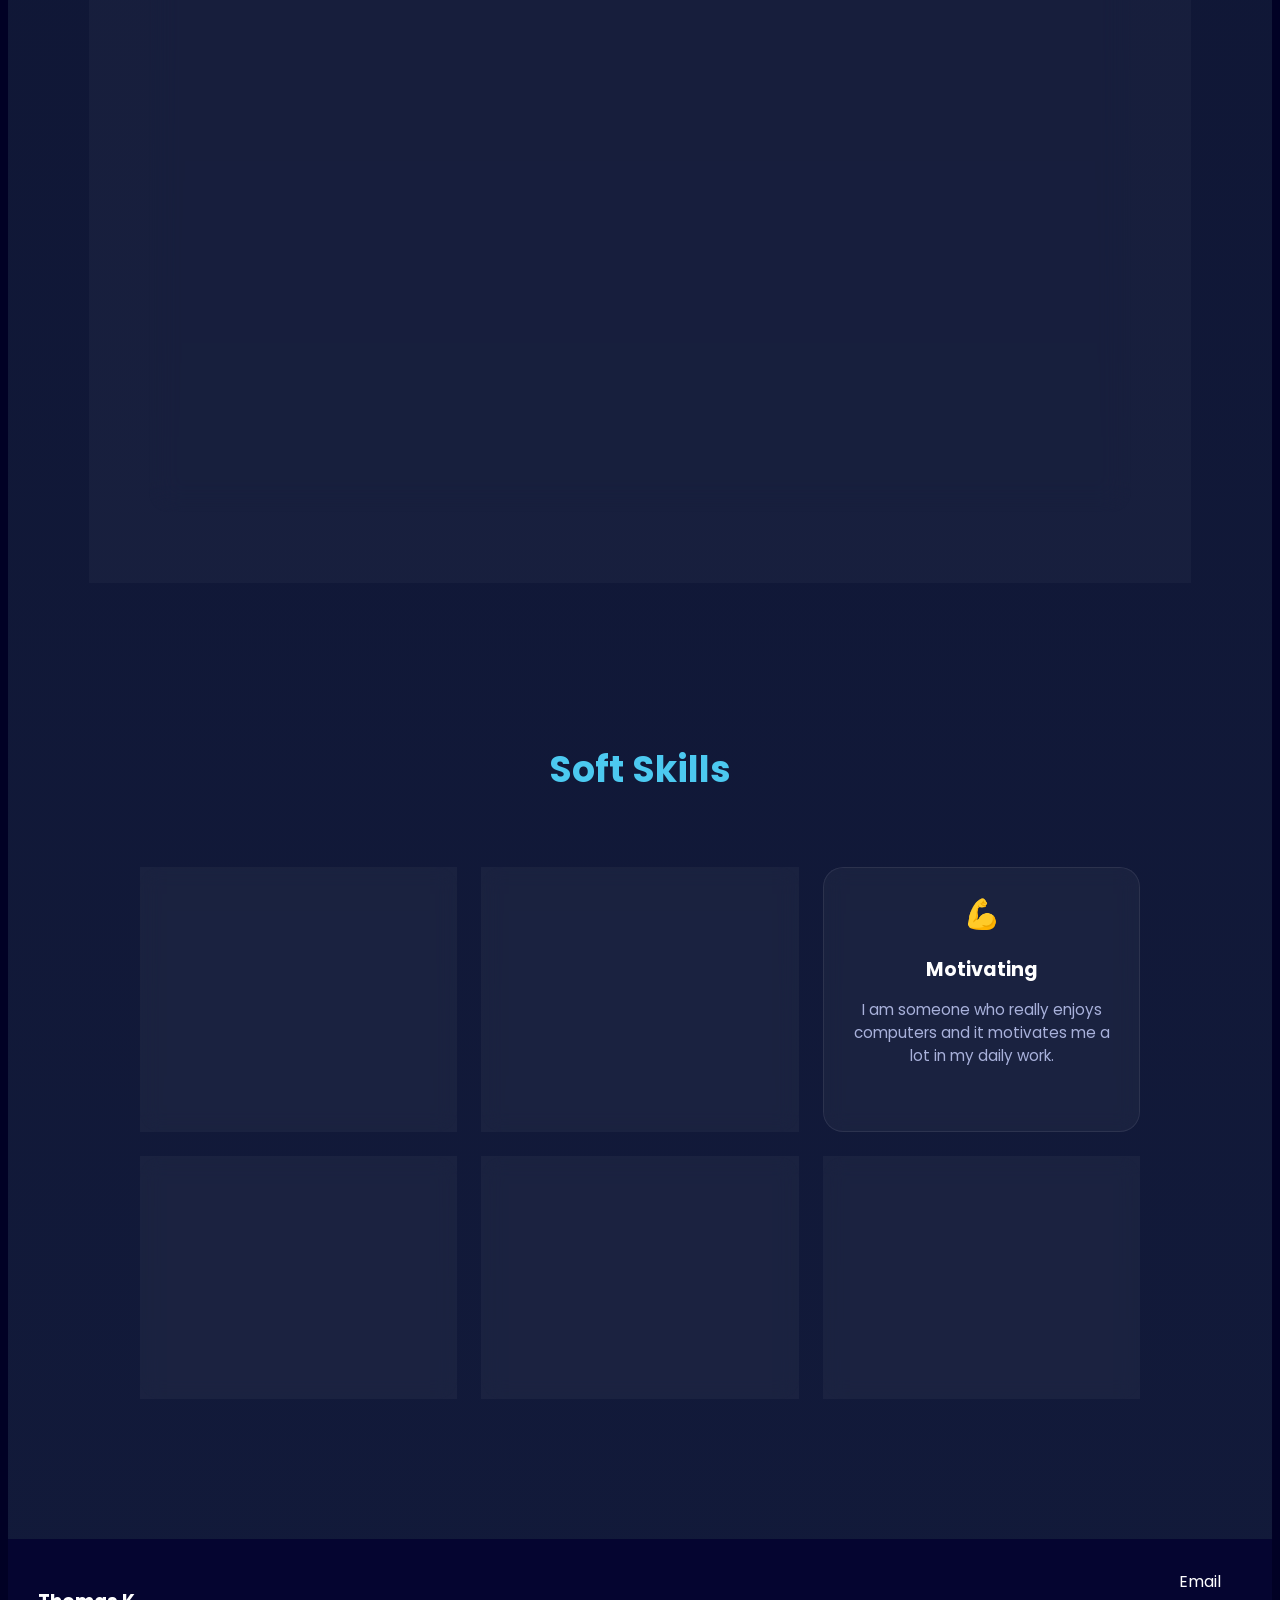
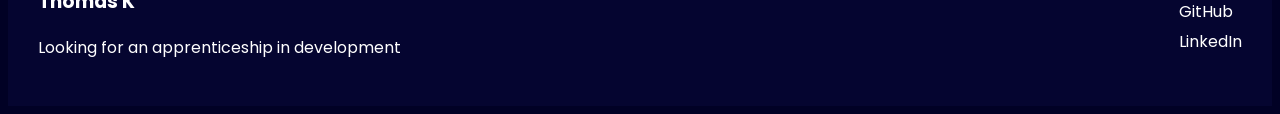
==== commit 96295cb7: "Add files via upload" ====
--- a/portfolio/index.html
+++ b/portfolio/index.html
@@ -218,12 +218,16 @@
 </section>
 <section id="experience">
   <h1>Education</h1>
-
   <div class="timeline">
     <div class="timeline-item">
       <h3>BUT Informatique</h3>
-      <p>2023 - Present</p>
+      <p>2025 - Present</p>
       <p>Learning programming, databases, and software engineering</p>
+    </div>
+    <div class="timeline-item">
+      <h3>High School</h3>
+      <p>2022 - 2025</p>
+      <p>Option : Computer science, mathematics, digital technology</p>
     </div>
   </div>
 </section>
@@ -265,8 +269,53 @@
                 <span>SQL</span>
                 <span class="level advanced">Advanced</span>
             </div>
+            <div class="bar"><div class="fill" style="width: 65%"></div></div>
+            <p>Database design, queries, data modeling</p>
+        </div>
+
+        <div class="skill">
+            <div class="skill-header">
+                <span>C#</span>
+                <span class="level intermediate">Intermediate</span>
+            </div>
+            <div class="bar"><div class="fill" style="width: 40%"></div></div>
+            <p>GUI interface, algorithms, object-oriented development</p>
+        </div>
+
+        <div class="skill">
+            <div class="skill-header">
+                <span>JAVA</span>
+                <span class="level advanced">Advanced</span>
+            </div>
             <div class="bar"><div class="fill" style="width: 85%"></div></div>
-            <p>Database design, queries, data modeling</p>
+            <p>GUI interface, algorithms, object-oriented development</p>
+        </div>
+
+        <div class="skill">
+            <div class="skill-header">
+                <span>English</span>
+                <span class="level advanced">Advanced</span>
+            </div>
+            <div class="bar"><div class="fill" style="width: 75%"></div></div>
+            <p>Speak fluently, Talk about technical things</p>
+        </div>
+
+        <div class="skill">
+            <div class="skill-header">
+                <span>Python</span>
+                <span class="level advanced">Advanced</span>
+            </div>
+            <div class="bar"><div class="fill" style="width: 95%"></div></div>
+            <p>Automated scripts, Artificial Intelligence, Object-oriented</p>
+        </div>
+
+        <div class="skill">
+            <div class="skill-header">
+                <span>GDscript</span>
+                <span class="level intermediate">Intermediate</span>
+            </div>
+            <div class="bar"><div class="fill" style="width: 35%"></div></div>
+            <p>Simple scripts, Game loops, Event-driven</p>
         </div>
 
     </div>
@@ -277,27 +326,39 @@
     <div class="soft-grid">
 
         <div class="soft-card">
-            <div class="soft-icon">🤝</div>
-            <h3>Team Collaboration</h3>
+            <div class="soft-icon">😊</div>
+            <h3>Pleasant</h3>
             <p>I enjoy working in teams, sharing ideas, and building better solutions together.</p>
         </div>
 
         <div class="soft-card">
-            <div class="soft-icon">🧠</div>
-            <h3>Problem Solving</h3>
-            <p>I approach challenges with logic and patience, breaking problems into clear steps.</p>
-        </div>
-
-        <div class="soft-card">
-            <div class="soft-icon">🚀</div>
-            <h3>Curiosity</h3>
-            <p>I’m always exploring new technologies and pushing myself to improve.</p>
+            <div class="soft-icon">👀</div>
+            <h3>Attentive</h3>
+            <p>I pay attention to the people around me and know how to take my time to understand the most important things.</p>
+        </div>
+
+        <div class="soft-card">
+            <div class="soft-icon">💪</div>
+            <h3>Motivating</h3>
+            <p>I am someone who really enjoys computers and it motivates me a lot in my daily work.</p>
         </div>
 
         <div class="soft-card">
             <div class="soft-icon">🔥</div>
-            <h3>Perseverance</h3>
+            <h3>Persevering</h3>
             <p>I stay focused and motivated, even when facing complex technical issues.</p>
+        </div>
+
+        <div class="soft-card">
+            <div class="soft-icon">🎉</div>
+            <h3>Extroverted</h3>
+            <p>I really enjoy expressing myself and highlighting the different ideas I have.</p>
+        </div>
+
+        <div class="soft-card">
+            <div class="soft-icon">🔍</div>
+            <h3>Curious</h3>
+            <p>I love discovering new things, new technologies, and learning by creating my own projects.</p>
         </div>
 
     </div>
@@ -322,8 +383,8 @@
 
     <div class="footer-links">
       <a href="mailto:thomas@kiecken.com">Email</a>
-      <a href="https://github.com/tonprofil" target="_blank">GitHub</a>
-      <a href="https://linkedin.com/in/tonprofil" target="_blank">LinkedIn</a>
+      <a href="https://github.com/kiecken-thomas" target="_blank">GitHub</a>
+      <a href="https://www.linkedin.com/in/thomas-kiecken-bb5b33384/" target="_blank">LinkedIn</a>
     </div>
 
   </div>
